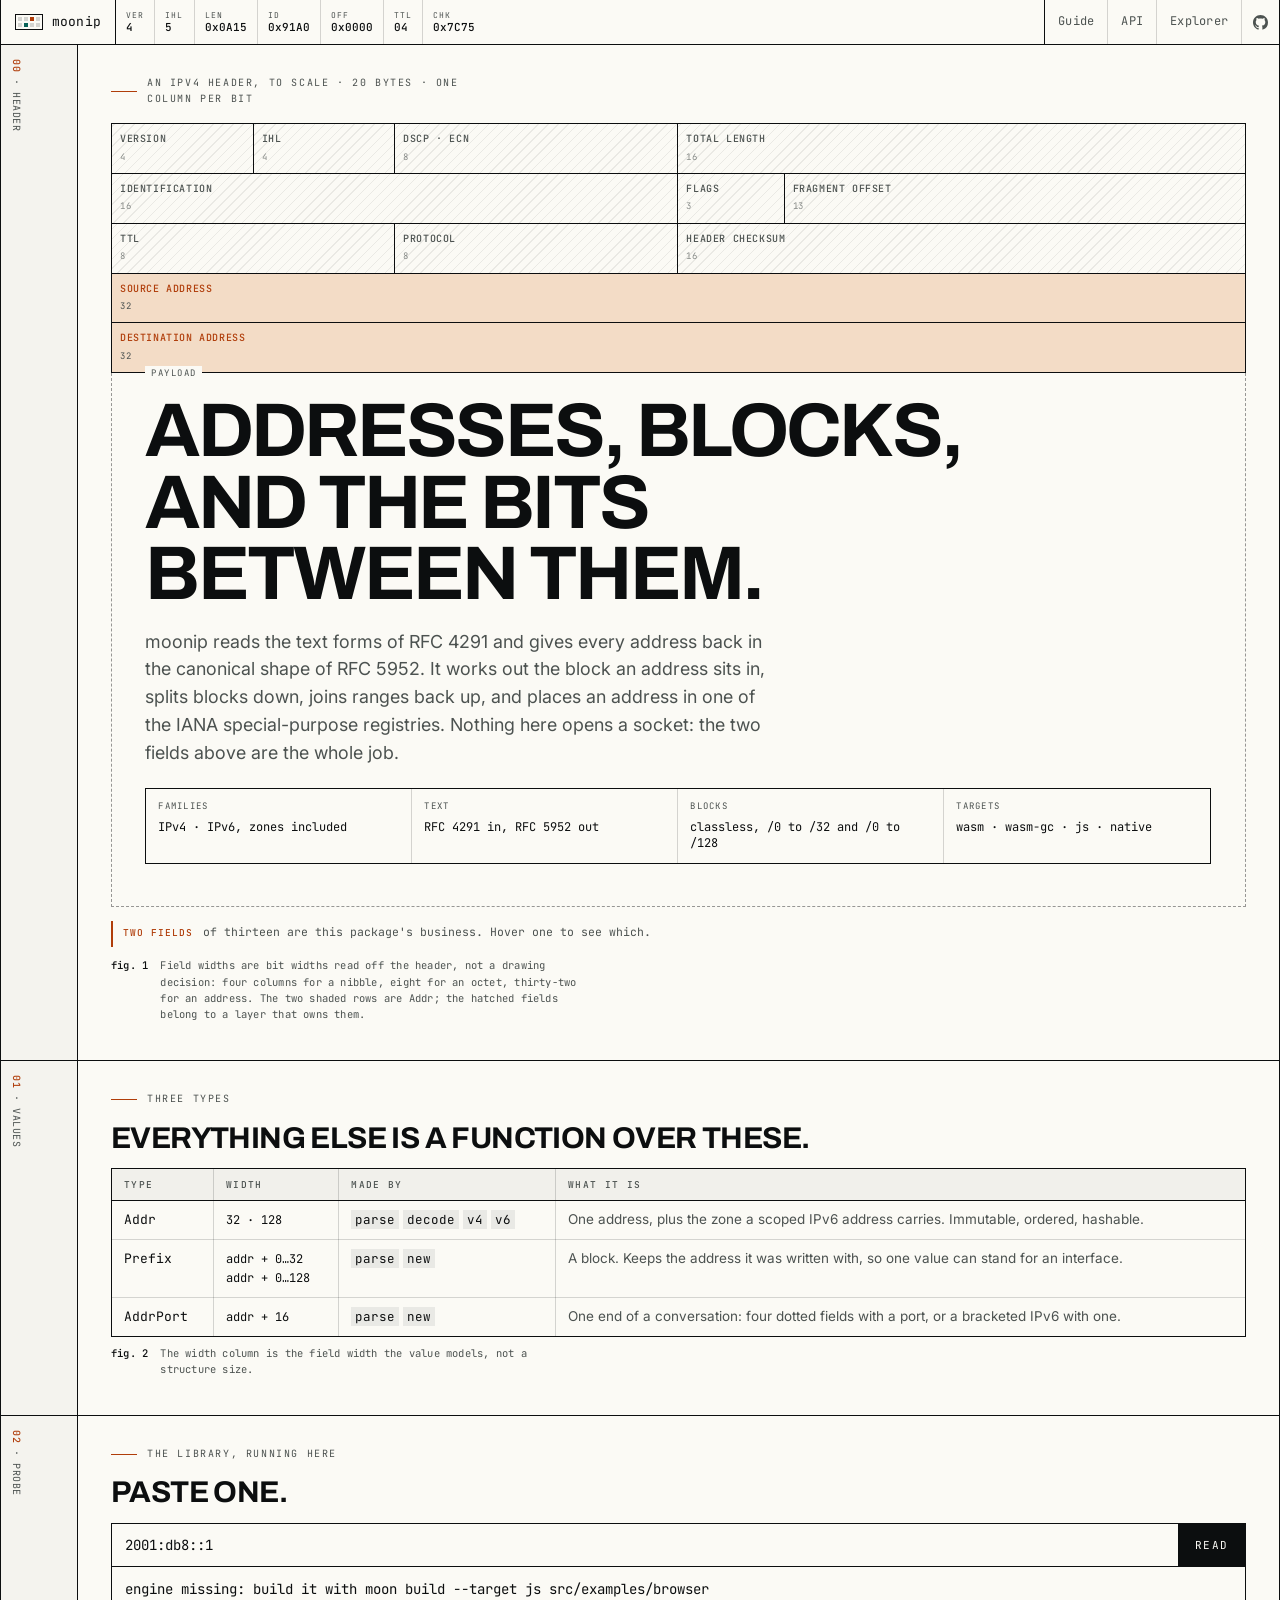
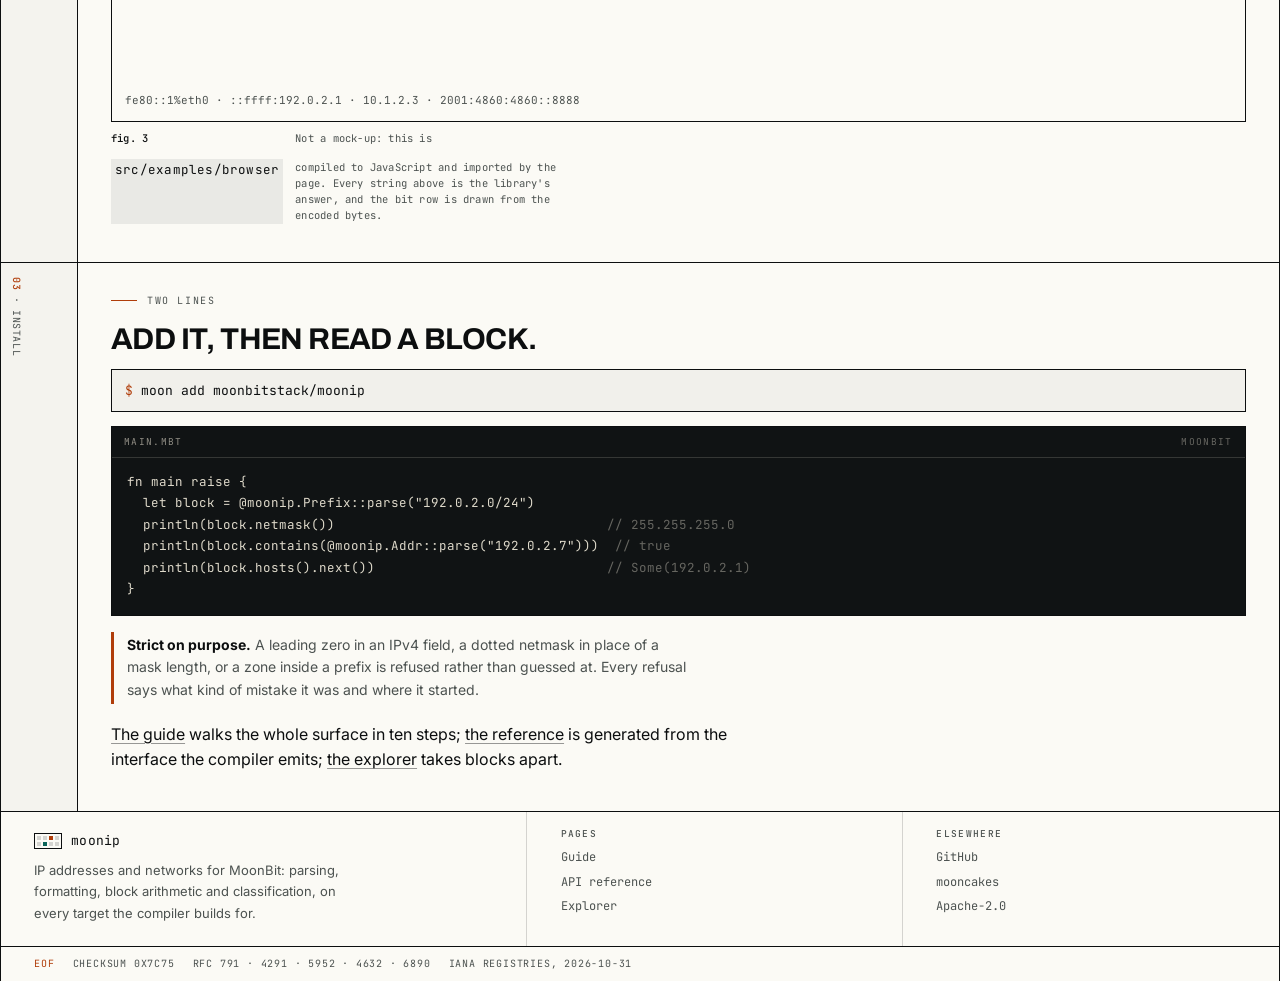
==== docs/index.html @ f485292d "docs(moonip): open the site with the header it is about. The first thing on the page is now an IPv4 " ====
<!doctype html>
<html lang="en">
<head>
<meta charset="utf-8">
<meta name="viewport" content="width=device-width, initial-scale=1">
<title>moonip — IP addresses and networks for MoonBit</title>
<meta name="description" content="IPv4 and IPv6 addresses, classless prefixes and the IANA special-purpose ranges, for MoonBit. Parsing, formatting, block arithmetic and classification, with no sockets.">
<meta name="theme-color" content="#e6e2d6" media="(prefers-color-scheme: light)">
<meta name="theme-color" content="#070809" media="(prefers-color-scheme: dark)">
<link rel="icon" href="./favicon.svg" type="image/svg+xml">
<link rel="preconnect" href="https://fonts.googleapis.com">
<link rel="preconnect" href="https://fonts.gstatic.com" crossorigin>
<link rel="stylesheet" href="https://fonts.googleapis.com/css2?family=Archivo:wght@600;700&family=Inter:wght@400;500;600&family=JetBrains+Mono:wght@400;500&display=swap">
<link rel="stylesheet" href="./assets/site.css">
<script type="module" src="./assets/scrollbar.js"></script>
</head>
<body>

<header class="hdr">
  <div class="hdr-in">
    <a class="brand" href="./"><span class="glyph"><i></i><i></i><i class="v4"></i><i></i><i></i><i class="v6"></i><i></i><i></i></span>moonip</a>
    <div class="pkt" aria-hidden="true">
      <div class="c"><i>ver</i><b>4</b></div>
      <div class="c"><i>ihl</i><b>5</b></div>
      <div class="c maybe"><i>len</i><b id="hdr-len">0x0000</b></div>
      <div class="c maybe"><i>id</i><b id="hdr-id">0x0000</b></div>
      <div class="c maybe"><i>off</i><b id="hdr-off">0x0000</b></div>
      <div class="c"><i>ttl</i><b id="hdr-ttl">08</b></div>
      <div class="c maybe"><i>chk</i><b id="hdr-chk">0x0000</b></div>
    </div>
    <nav class="nav">
      <a href="./guide.html">Guide</a>
      <a href="./api.html">API</a>
      <a href="./explorer.html">Explorer</a>
      <a class="gh" href="https://github.com/moonbitstack/moonip" aria-label="GitHub repository" title="GitHub">
        <svg viewBox="0 0 16 16" fill="currentColor" aria-hidden="true"><path d="M8 0C3.58 0 0 3.58 0 8c0 3.54 2.29 6.53 5.47 7.59.4.07.55-.17.55-.38 0-.19-.01-.82-.01-1.49-2.01.37-2.53-.49-2.69-.94-.09-.23-.48-.94-.82-1.13-.28-.15-.68-.52-.01-.53.63-.01 1.08.58 1.23.82.72 1.21 1.87.87 2.33.66.07-.52.28-.87.51-1.07-1.78-.2-3.64-.89-3.64-3.95 0-.87.31-1.59.82-2.15-.08-.2-.36-1.02.08-2.12 0 0 .67-.21 2.2.82.64-.18 1.32-.27 2-.27s1.36.09 2 .27c1.53-1.04 2.2-.82 2.2-.82.44 1.1.16 1.92.08 2.12.51.56.82 1.27.82 2.15 0 3.07-1.87 3.75-3.65 3.95.29.25.54.73.54 1.48 0 1.07-.01 1.93-.01 2.2 0 .21.15.46.55.38A8.01 8.01 0 0 0 16 8c0-4.42-3.58-8-8-8Z"/></svg>
      </a>
    </nav>
  </div>
</header>

<main class="frame">

  <section class="row" id="s00">
    <div class="rail"><span><b>00</b> · header</span></div>
    <div class="field">
      <p class="kicker">An IPv4 header, to scale · 20 bytes · one column per bit</p>

      <div class="hmap" id="hmap">
        <div class="hmap-row">
          <a class="hmap-f else" style="--w:4" href="./api.html#addr"
             data-what="version" data-why="4 or 6. This package speaks both, and never lets them meet in one value."><b>version</b><i>4</i></a>
          <a class="hmap-f else" style="--w:4" href="./api.html#refused"
             data-what="header length" data-why="Not a field this package reads. A stack computes it; a parser of text never sees it."><b>ihl</b><i>4</i></a>
          <a class="hmap-f else" style="--w:8" href="./api.html#refused"
             data-what="traffic class" data-why="DSCP and ECN: queueing policy, nothing an address value can say."><b>dscp · ecn</b><i>8</i></a>
          <a class="hmap-f else" style="--w:16" href="./api.html#refused"
             data-what="total length" data-why="Bytes in the datagram. The stack that assembled it owns this."><b>total length</b><i>16</i></a>
        </div>
        <div class="hmap-row">
          <a class="hmap-f else" style="--w:16" href="./api.html#refused"
             data-what="identification" data-why="Which datagram a fragment came from. Fragmentation is a stack's work."><b>identification</b><i>16</i></a>
          <a class="hmap-f else tiny" style="--w:3" href="./api.html#refused"
             data-what="flags" data-why="Don't-fragment, more-fragments. Also a stack's."><b>flags</b><i>3</i></a>
          <a class="hmap-f else" style="--w:13" href="./api.html#refused"
             data-what="fragment offset" data-why="Where a fragment starts, in eight-byte units. The strip above measures its own position the same way."><b>fragment offset</b><i>13</i></a>
        </div>
        <div class="hmap-row">
          <a class="hmap-f else" style="--w:8" href="./api.html#refused"
             data-what="time to live" data-why="Hops left. The number in the strip above counts sections left, the same idea."><b>ttl</b><i>8</i></a>
          <a class="hmap-f else" style="--w:8" href="./api.html#refused"
             data-what="protocol" data-why="What is inside. A socket layer reads it to pick a handler."><b>protocol</b><i>8</i></a>
          <a class="hmap-f else" style="--w:16" href="./api.html#refused"
             data-what="header checksum" data-why="Over the header only. The strip above computes one over this page's text, for the same reason."><b>header checksum</b><i>16</i></a>
        </div>
        <div class="hmap-row">
          <a class="hmap-f ours" style="--w:32" href="./api.html#addr"
             data-what="source address" data-why="Addr: parse, decode, encode, the eight predicates, next and prev."><b>source address</b><i>32</i></a>
        </div>
        <div class="hmap-row">
          <a class="hmap-f ours" style="--w:32" href="./api.html#prefix"
             data-what="destination address" data-why="Addr again, and the block it sits in: Prefix, contains, collapse."><b>destination address</b><i>32</i></a>
        </div>
      </div>

      <div class="payload">
        <h1 class="display">Addresses, blocks,<br>and the bits<br>between them.</h1>
        <p class="lede" style="margin-top:18px">moonip reads the text forms of RFC 4291 and gives every
        address back in the canonical shape of RFC 5952. It works out the block an address sits in, splits
        blocks down, joins ranges back up, and places an address in one of the IANA special-purpose
        registries. Nothing here opens a socket: the two fields above are the whole job.</p>

        <dl class="spec">
          <div><dt>families</dt><dd>IPv4 · IPv6, zones included</dd></div>
          <div><dt>text</dt><dd>RFC 4291 in, RFC 5952 out</dd></div>
          <div><dt>blocks</dt><dd>classless, /0 to /32 and /0 to /128</dd></div>
          <div><dt>targets</dt><dd>wasm · wasm-gc · js · native</dd></div>
        </dl>
      </div>

      <div class="hmap-out" id="hmap-out" aria-live="polite">
        <b>two fields</b><span>of thirteen are this package's business. Hover one to see which.</span>
      </div>

      <p class="figcap" style="margin-top:10px"><b>fig. 1</b> Field widths are bit widths read off the
      header, not a drawing decision: four columns for a nibble, eight for an octet, thirty-two for an
      address. The two shaded rows are Addr; the hatched fields belong to a layer that owns them.</p>
    </div>
  </section>

  <section class="row" id="s01">
    <div class="rail"><span><b>01</b> · values</span></div>
    <div class="field">
      <p class="kicker">three types</p>
      <h2 class="section" style="margin-bottom:16px">Everything else is a function over these.</h2>
      <div class="tbl-wrap">
        <table>
          <thead>
            <tr><th>type</th><th>width</th><th>made by</th><th>what it is</th></tr>
          </thead>
          <tbody>
            <tr>
              <td class="t">Addr</td>
              <td class="n">32 · 128</td>
              <td><code>parse</code> <code>decode</code> <code>v4</code> <code>v6</code></td>
              <td>One address, plus the zone a scoped IPv6 address carries. Immutable, ordered, hashable.</td>
            </tr>
            <tr>
              <td class="t">Prefix</td>
              <td class="n">addr + 0…32<br>addr + 0…128</td>
              <td><code>parse</code> <code>new</code></td>
              <td>A block. Keeps the address it was written with, so one value can stand for an interface.</td>
            </tr>
            <tr>
              <td class="t">AddrPort</td>
              <td class="n">addr + 16</td>
              <td><code>parse</code> <code>new</code></td>
              <td>One end of a conversation: four dotted fields with a port, or a bracketed IPv6 with one.</td>
            </tr>
          </tbody>
        </table>
      </div>
      <p class="figcap"><b>fig. 2</b> The width column is the field width the value models, not a
      structure size.</p>
    </div>
  </section>

  <section class="row" id="s02">
    <div class="rail"><span><b>02</b> · probe</span></div>
    <div class="field">
      <p class="kicker">the library, running here</p>
      <h2 class="section" style="margin-bottom:16px">Paste one.</h2>
      <div class="probe">
        <form class="probe-form" id="probe-form" autocomplete="off">
          <input id="probe-input" type="text" value="2001:db8::1" spellcheck="false" aria-label="address">
          <button type="submit">read</button>
        </form>
        <div class="probe-body">
          <div class="answer" id="probe-answer">…</div>
          <div class="tags" id="probe-tags"></div>
          <dl class="kv" id="probe-kv"></dl>
          <div class="bits" id="probe-bits" aria-hidden="true"></div>
          <p class="hint">fe80::1%eth0 · ::ffff:192.0.2.1 · 10.1.2.3 · 2001:4860:4860::8888</p>
        </div>
      </div>
      <p class="figcap"><b>fig. 3</b> Not a mock-up: this is <code>src/examples/browser</code> compiled to
      JavaScript and imported by the page. Every string above is the library's answer, and the bit row is
      drawn from the encoded bytes.</p>
    </div>
  </section>

  <section class="row" id="s03">
    <div class="rail"><span><b>03</b> · install</span></div>
    <div class="field">
      <p class="kicker">two lines</p>
      <h2 class="section" style="margin-bottom:16px">Add it, then read a block.</h2>
      <div class="sh">moon add moonbitstack/moonip</div>
      <div class="code" style="margin-top:14px">
        <div class="code-bar"><span>main.mbt</span><span class="r">moonbit</span></div>
        <pre><code>fn main raise {
  let block = @moonip.Prefix::parse("192.0.2.0/24")
  println(block.netmask())                                  <span class="cmt">// 255.255.255.0</span>
  println(block.contains(@moonip.Addr::parse("192.0.2.7")))  <span class="cmt">// true</span>
  println(block.hosts().next())                             <span class="cmt">// Some(192.0.2.1)</span>
}</code></pre>
      </div>
      <div class="note" style="margin-top:16px">
        <b>Strict on purpose.</b> A leading zero in an IPv4 field, a dotted netmask in place of a mask
        length, or a zone inside a prefix is refused rather than guessed at. Every refusal says what kind
        of mistake it was and where it started.
      </div>
      <p style="margin-top:18px"><a href="./guide.html">The guide</a> walks the whole surface in ten steps;
      <a href="./api.html">the reference</a> is generated from the interface the compiler emits;
      <a href="./explorer.html">the explorer</a> takes blocks apart.</p>
    </div>
  </section>

</main>

<footer class="foot">
  <div class="frame">
    <div class="foot-in">
      <div class="about">
        <a class="brand" href="./" style="border:0;padding:0"><span class="glyph"><i></i><i></i><i class="v4"></i><i></i><i></i><i class="v6"></i><i></i><i></i></span>moonip</a>
        <p>IP addresses and networks for MoonBit: parsing, formatting, block arithmetic and
        classification, on every target the compiler builds for.</p>
      </div>
      <div>
        <h4>pages</h4>
        <ul>
          <li><a href="./guide.html">Guide</a></li>
          <li><a href="./api.html">API reference</a></li>
          <li><a href="./explorer.html">Explorer</a></li>
        </ul>
      </div>
      <div>
        <h4>elsewhere</h4>
        <ul>
          <li><a href="https://github.com/moonbitstack/moonip">GitHub</a></li>
          <li><a href="https://mooncakes.io/docs/moonbitstack/moonip">mooncakes</a></li>
          <li><a href="https://github.com/moonbitstack/moonip/blob/master/LICENSE">Apache-2.0</a></li>
        </ul>
      </div>
    </div>
    <div class="trailer">
      <span class="eof">eof</span>
      <span>checksum 0x<span id="foot-chk">0000</span></span>
      <span>RFC 791 · 4291 · 5952 · 4632 · 6890</span>
      <span>IANA registries, 2026-10-31</span>
    </div>
  </div>
</footer>

<script type="module" src="./assets/site.js"></script>
</body>
</html>
---- docs/assets/site.css ----
/* moonip — the documentation is a wire diagram, not a landing page.
   A live IP header rides the top of the window, every section is a field in a
   register map with its own rail, and the bit grid is drawn the way RFC field
   diagrams are: bytes separated, groups outlined, the mask shown as a bracket.
   Two signal colours, used only for the two families. */

:root {
  --ground: #e6e2d6;
  --field: #fbfaf5;
  --panel: #101314;
  --panel-ink: #ded9ca;
  --ink: #0c0e0f;
  --ink-2: #4c5250;
  --rule: #0c0e0f;
  --rule-soft: color-mix(in srgb, var(--ink) 16%, transparent);
  --rule-mid: color-mix(in srgb, var(--ink) 42%, transparent);
  --v4: #b03d0a;
  --v4-soft: color-mix(in srgb, #d7711f 22%, var(--field));
  --v6: #0a6459;
  --v6-soft: color-mix(in srgb, #12857a 22%, var(--field));
  --mono: "JetBrains Mono", ui-monospace, SFMono-Regular, Menlo, Consolas, monospace;
  --sans: "Inter", ui-sans-serif, system-ui, -apple-system, "Segoe UI", sans-serif;
  --display: "Archivo", "Inter", ui-sans-serif, system-ui, sans-serif;
  --rail: clamp(40px, 6vw, 88px);
  --pad: clamp(16px, 2.6vw, 34px);
  --hdr: 44px;
  color-scheme: light dark;
}

@media (prefers-color-scheme: dark) {
  :root {
    --ground: #070809;
    --field: #0e1113;
    --panel: #151a1c;
    --panel-ink: #e2ddce;
    --ink: #e7e2d4;
    --ink-2: #9aa09c;
    --rule: color-mix(in srgb, var(--ink) 72%, transparent);
    --rule-soft: color-mix(in srgb, var(--ink) 15%, transparent);
    --rule-mid: color-mix(in srgb, var(--ink) 34%, transparent);
    --v4: #f0863a;
    --v4-soft: color-mix(in srgb, #f0863a 16%, var(--field));
    --v6: #3fc7b8;
    --v6-soft: color-mix(in srgb, #3fc7b8 16%, var(--field));
  }
}

*,
*::before,
*::after {
  box-sizing: border-box;
}

html {
  -webkit-text-size-adjust: 100%;
  scroll-behavior: smooth;
  background: var(--ground);
}

@media (prefers-reduced-motion: reduce) {
  html {
    scroll-behavior: auto;
  }

  *,
  *::before,
  *::after {
    animation-duration: 0.001ms !important;
    transition-duration: 0.001ms !important;
  }
}

body {
  margin: 0;
  background: var(--ground);
  color: var(--ink);
  font-family: var(--sans);
  font-size: 16px;
  line-height: 1.62;
  font-feature-settings: "kern" 1;
  -webkit-font-smoothing: antialiased;
}

html,
button,
input,
textarea,
select {
  font-variant-ligatures: no-contextual;
}

code,
kbd,
pre,
.mono {
  font-family: var(--mono);
  font-variant-ligatures: none;
}

a {
  color: inherit;
  text-decoration-color: var(--rule-mid);
  text-decoration-thickness: 1px;
  text-underline-offset: 3px;
}

a:hover {
  text-decoration-color: var(--v4);
}

::selection {
  background: color-mix(in srgb, var(--v4) 30%, transparent);
}

/* ---------- frame ---------- */

.frame {
  max-width: 1280px;
  margin: 0 auto;
  border-left: 1px solid var(--rule);
  border-right: 1px solid var(--rule);
  background: var(--field);
}

@media (width <= 1080px) {
  .frame {
    border-left: 0;
    border-right: 0;
  }
}

/* ---------- the header is a header ---------- */

.hdr {
  position: sticky;
  top: 0;
  z-index: 30;
  background: var(--ground);
  border-bottom: 1px solid var(--rule);
}

.hdr-in {
  max-width: 1280px;
  margin: 0 auto;
  height: var(--hdr);
  display: flex;
  align-items: stretch;
  border-left: 1px solid var(--rule);
  border-right: 1px solid var(--rule);
  background: var(--field);
}

@media (width <= 1080px) {
  .hdr-in {
    border-left: 0;
    border-right: 0;
  }
}

.brand {
  display: flex;
  align-items: center;
  gap: 9px;
  padding: 0 14px;
  border-right: 1px solid var(--rule);
  font-family: var(--mono);
  font-size: 13px;
  letter-spacing: 0.01em;
  text-decoration: none;
  flex: none;
}

.glyph {
  display: grid;
  grid-template-columns: repeat(4, 4px);
  grid-auto-rows: 4px;
  gap: 2px;
  padding: 2px;
  border: 1px solid var(--rule);
}

.glyph i {
  display: block;
  background: var(--rule-soft);
}

.glyph i.v4 {
  background: var(--v4);
}

.glyph i.v6 {
  background: var(--v6);
}

.pkt {
  display: flex;
  min-width: 0;
  overflow: hidden;
}

.pkt .c {
  display: flex;
  flex-direction: column;
  justify-content: center;
  gap: 3px;
  padding: 0 10px;
  border-right: 1px solid var(--rule-soft);
  min-width: 0;
}

.pkt .c:last-child {
  border-right: 0;
}

.pkt .c i {
  font-family: var(--mono);
  font-style: normal;
  font-size: 8px;
  line-height: 1;
  letter-spacing: 0.14em;
  text-transform: uppercase;
  color: var(--ink-2);
  white-space: nowrap;
}

.pkt .c b {
  font-family: var(--mono);
  font-weight: 500;
  font-size: 11px;
  line-height: 1;
  white-space: nowrap;
}

@media (width <= 1120px) {
  .pkt .c.maybe {
    display: none;
  }
}

@media (width <= 860px) {
  .pkt {
    display: none;
  }
}

nav.nav {
  margin-left: auto;
  display: flex;
  align-items: stretch;
  border-left: 1px solid var(--rule);
}

nav.nav a {
  display: flex;
  align-items: center;
  padding: 0 13px;
  border-right: 1px solid var(--rule-soft);
  font-family: var(--mono);
  font-size: 12px;
  letter-spacing: 0.02em;
  text-decoration: none;
  color: var(--ink-2);
  white-space: nowrap;
}

nav.nav a:hover {
  color: var(--ink);
  background: color-mix(in srgb, var(--ink) 6%, transparent);
}

nav.nav a.on {
  color: var(--field);
  background: var(--ink);
}

nav.nav a.gh {
  padding: 0 11px;
  border-right: 0;
}

nav.nav svg {
  width: 15px;
  height: 15px;
  display: block;
}

@media (width <= 560px) {
  nav.nav a {
    padding: 0 9px;
    font-size: 11.5px;
  }

  nav.nav a.gh {
    display: none;
  }
}

/* ---------- sections are fields ---------- */

.row {
  display: grid;
  grid-template-columns: var(--rail) minmax(0, 1fr);
  border-top: 1px solid var(--rule);
}

.row:first-child {
  border-top: 0;
}

.rail {
  border-right: 1px solid var(--rule);
  padding: 14px 0;
  position: relative;
  background: color-mix(in srgb, var(--ink) 3%, var(--field));
}

.rail span {
  position: sticky;
  top: calc(var(--hdr) + 14px);
  display: block;
  padding: 0 8px;
  font-family: var(--mono);
  font-size: 10px;
  line-height: 1.5;
  letter-spacing: 0.06em;
  text-transform: uppercase;
  color: var(--ink-2);
  writing-mode: vertical-rl;
  height: max-content;
}

.rail span b {
  color: var(--v4);
  font-weight: 500;
}

.field {
  padding: 30px var(--pad) 38px;
  min-width: 0;
}

.field > :first-child {
  margin-top: 0;
}

@media (width <= 860px) {
  :root {
    --rail: 30px;
  }

  .rail span {
    font-size: 9px;
    padding: 0 5px;
  }

  .field {
    padding: 22px 16px 28px;
  }
}

/* ---------- type ---------- */

h1,
h2,
h3,
h4 {
  font-family: var(--display);
  font-weight: 700;
  letter-spacing: -0.03em;
  line-height: 0.94;
  margin: 0;
  text-wrap: balance;
}

.display {
  font-size: clamp(34px, 6.4vw, 76px);
  text-transform: uppercase;
  letter-spacing: -0.035em;
}

h2.section {
  font-size: clamp(21px, 2.5vw, 30px);
  text-transform: uppercase;
  letter-spacing: -0.02em;
}

h3 {
  font-size: 17px;
  letter-spacing: -0.01em;
  line-height: 1.2;
}

p {
  margin: 0 0 1em;
  max-width: 66ch;
}

p:last-child {
  margin-bottom: 0;
}

.lede {
  font-size: clamp(15.5px, 1.4vw, 18px);
  line-height: 1.55;
  color: var(--ink-2);
  max-width: 58ch;
}

strong {
  font-weight: 600;
  color: var(--ink);
}

.label {
  font-family: var(--mono);
  font-size: 10px;
  letter-spacing: 0.16em;
  text-transform: uppercase;
  color: var(--ink-2);
}

.label b {
  color: var(--ink);
  font-weight: 500;
}

.kicker {
  display: flex;
  align-items: center;
  gap: 10px;
  margin-bottom: 16px;
  font-family: var(--mono);
  font-size: 10px;
  letter-spacing: 0.16em;
  text-transform: uppercase;
  color: var(--ink-2);
}

.kicker::before {
  content: "";
  width: 26px;
  height: 1px;
  background: var(--v4);
  flex: none;
}

/* ---------- the bit grid ---------- */

.wire {
  border: 1px solid var(--rule);
  background: var(--field);
  margin: 0;
}

.wire-head {
  display: flex;
  flex-wrap: wrap;
  align-items: baseline;
  gap: 6px 16px;
  padding: 8px 10px;
  border-bottom: 1px solid var(--rule);
  font-family: var(--mono);
  font-size: 11.5px;
}

.wire-head .addr {
  font-weight: 500;
}

.wire-head .meta {
  margin-left: auto;
  font-size: 10px;
  letter-spacing: 0.1em;
  text-transform: uppercase;
  color: var(--ink-2);
}

.bits {
  display: grid;
  grid-template-columns: repeat(32, minmax(0, 1fr));
  padding: 10px;
}

.bits .b {
  height: 25px;
  display: grid;
  place-items: center;
  font-family: var(--mono);
  font-size: 10px;
  color: var(--rule-mid);
  border-right: 1px solid var(--rule-soft);
  border-bottom: 1px solid var(--rule-soft);
  background: transparent;
}

.bits .b:nth-child(8n) {
  border-right-color: var(--rule-mid);
}

.bits .b:nth-child(16n) {
  border-right-color: var(--rule);
}

.bits .b:nth-child(32n) {
  border-right: 0;
}

.bits .b.one {
  color: var(--ink);
  font-weight: 500;
}

.bits .b.v4.one {
  background: var(--v4-soft);
  color: var(--v4);
}

.bits .b.v6.one {
  background: var(--v6-soft);
  color: var(--v6);
}

/* Host bits are the same bits, one mask quieter. */
.bits .b.host.one {
  background: color-mix(in srgb, var(--ink) 7%, transparent);
  color: var(--ink-2);
}

.bits.sixteen {
  grid-template-columns: repeat(16, minmax(0, 1fr));
}

.bits.sixteen .b:nth-child(16n) {
  border-right: 0;
}

.wire-foot {
  display: flex;
  flex-wrap: wrap;
  gap: 6px 20px;
  padding: 8px 10px;
  border-top: 1px solid var(--rule);
  font-family: var(--mono);
  font-size: 11px;
  color: var(--ink-2);
}

.wire-foot b {
  color: var(--ink);
  font-weight: 500;
}

.wire-foot .m {
  color: var(--v4);
  margin-left: auto;
}

@media (width <= 760px) {
  .bits {
    grid-template-columns: repeat(16, minmax(0, 1fr));
  }

  .bits .b {
    height: 20px;
    font-size: 0;
  }

  .bits .b.one::after {
    content: "";
    width: 3px;
    height: 3px;
    background: currentColor;
    border-radius: 50%;
  }

  .bits .b:nth-child(16n) {
    border-right: 0;
  }
}

/* ---------- encapsulation ---------- */

.encap {
  display: flex;
  border: 1px solid var(--rule);
  font-family: var(--mono);
  font-size: 11px;
  overflow-x: auto;
}

.encap > div {
  padding: 10px 10px 12px;
  border-right: 1px solid var(--rule);
  min-width: 96px;
  flex: 0 0 auto;
}

.encap > div:last-child {
  border-right: 0;
  flex: 1 1 auto;
  min-width: 90px;
}

.encap b {
  display: block;
  font-weight: 500;
  font-size: 12px;
  white-space: nowrap;
  overflow: hidden;
  text-overflow: ellipsis;
}

.encap span {
  color: var(--ink-2);
  font-size: 10px;
  letter-spacing: 0.06em;
  text-transform: uppercase;
}

.encap .here {
  background: var(--v4-soft);
}

.encap .here b {
  color: var(--v4);
}

.encap .above,
.encap .below {
  background: repeating-linear-gradient(
    -45deg,
    transparent 0 5px,
    color-mix(in srgb, var(--ink) 7%, transparent) 5px 6px
  );
  color: var(--ink-2);
}

/* ---------- tables ---------- */

.tbl-wrap {
  border: 1px solid var(--rule);
  overflow-x: auto;
}

/* A data table narrower than this would break every cell onto its own line, so it
   scrolls in its own box instead of squeezing. */
.tbl-wrap table {
  min-width: 560px;
}

table {
  border-collapse: collapse;
  width: 100%;
  font-size: 13.5px;
}

th,
td {
  text-align: left;
  padding: 8px 12px;
  border-bottom: 1px solid var(--rule-soft);
  border-right: 1px solid var(--rule-soft);
  vertical-align: baseline;
}

th:last-child,
td:last-child {
  border-right: 0;
}

tr:last-child td {
  border-bottom: 0;
}

th {
  font-family: var(--mono);
  font-size: 9.5px;
  letter-spacing: 0.14em;
  text-transform: uppercase;
  color: var(--ink-2);
  font-weight: 500;
  white-space: nowrap;
  background: color-mix(in srgb, var(--ink) 4%, transparent);
  border-bottom-color: var(--rule);
}

td {
  color: var(--ink-2);
}

td:first-child {
  color: var(--ink);
}

td.t {
  font-family: var(--mono);
  font-size: 13px;
  color: var(--ink);
  white-space: nowrap;
}

td.n {
  font-family: var(--mono);
  font-size: 12px;
  white-space: nowrap;
  color: var(--ink);
}

td code,
p code,
li code,
dd code {
  font-size: 12.5px;
  background: color-mix(in srgb, var(--ink) 7%, transparent);
  padding: 1px 4px;
  color: var(--ink);
  overflow-wrap: anywhere;
}

/* ---------- code ---------- */

.code {
  position: relative;
  background: var(--panel);
  color: var(--panel-ink);
  border: 1px solid var(--rule);
  overflow: hidden;
}

.code-bar {
  display: flex;
  align-items: center;
  gap: 10px;
  padding: 7px 12px;
  border-bottom: 1px solid color-mix(in srgb, var(--panel-ink) 18%, transparent);
  font-family: var(--mono);
  font-size: 9.5px;
  letter-spacing: 0.14em;
  text-transform: uppercase;
  color: color-mix(in srgb, var(--panel-ink) 62%, transparent);
}

.code-bar .r {
  margin-left: auto;
  color: color-mix(in srgb, var(--panel-ink) 42%, transparent);
}

pre {
  margin: 0;
  padding: 13px 15px 15px;
  overflow-x: auto;
  font-size: 12.5px;
  line-height: 1.72;
  tab-size: 2;
}

.code pre {
  color: var(--panel-ink);
}

pre code {
  background: none;
  padding: 0;
  border: 0;
  color: inherit;
  font-size: inherit;
}

.cmt {
  color: color-mix(in srgb, var(--panel-ink) 42%, transparent);
}

.kw {
  color: color-mix(in srgb, var(--v4) 88%, white);
}

.str {
  color: color-mix(in srgb, var(--v6) 82%, white);
}

/* A shell line standing alone, outside a panel. */
.sh {
  border: 1px solid var(--rule);
  background: color-mix(in srgb, var(--ink) 4%, transparent);
  padding: 10px 13px;
  font-family: var(--mono);
  font-size: 13px;
  overflow-x: auto;
}

.sh::before {
  content: "$ ";
  color: var(--v4);
}

/* ---------- output ---------- */

.out {
  border: 1px solid var(--rule);
  border-left: 3px solid var(--v4);
  background: color-mix(in srgb, var(--ink) 3%, transparent);
  padding: 10px 13px;
  font-family: var(--mono);
  font-size: 12px;
  line-height: 1.7;
  color: var(--ink-2);
  white-space: pre-wrap;
  overflow-wrap: anywhere;
}

.out .what {
  display: block;
  font-size: 9.5px;
  letter-spacing: 0.14em;
  text-transform: uppercase;
  color: var(--ink-2);
  opacity: 0.75;
  margin-bottom: 4px;
}

/* ---------- notes ---------- */

.note {
  border-left: 3px solid var(--v4);
  padding: 2px 0 2px 13px;
  color: var(--ink-2);
  font-size: 14px;
  max-width: 64ch;
}

.note.v6 {
  border-left-color: var(--v6);
}

.note b {
  color: var(--ink);
}

/* ---------- probe ---------- */

.probe {
  border: 1px solid var(--rule);
  background: var(--field);
}

.probe-form {
  display: flex;
  border-bottom: 1px solid var(--rule);
}

.probe-form input {
  flex: 1;
  min-width: 0;
  border: 0;
  background: transparent;
  color: var(--ink);
  font-family: var(--mono);
  font-size: 14px;
  padding: 12px 13px;
}

.probe-form input:focus {
  outline: 2px solid var(--v4);
  outline-offset: -2px;
}

.probe-form button {
  border: 0;
  border-left: 1px solid var(--rule);
  background: var(--ink);
  color: var(--field);
  font-family: var(--mono);
  font-size: 11px;
  letter-spacing: 0.14em;
  text-transform: uppercase;
  padding: 0 16px;
  cursor: pointer;
}

.probe-form button:hover {
  background: var(--v4);
}

.probe-body {
  padding: 12px 13px;
  display: grid;
  gap: 12px;
}

.hint {
  font-family: var(--mono);
  font-size: 11px;
  color: var(--ink-2);
  margin: 0;
}

.answer {
  font-family: var(--mono);
  font-size: 14px;
  line-height: 1.5;
  overflow-wrap: anywhere;
}

.kv {
  display: grid;
  grid-template-columns: 74px minmax(0, 1fr);
  gap: 2px 12px;
  font-family: var(--mono);
  font-size: 12px;
}

.kv dt {
  color: var(--ink-2);
  font-size: 9.5px;
  letter-spacing: 0.1em;
  text-transform: uppercase;
  padding-top: 2px;
}

.kv dd {
  margin: 0;
  overflow-wrap: anywhere;
}

.tags {
  display: flex;
  flex-wrap: wrap;
  gap: 5px;
}

.tag {
  font-family: var(--mono);
  font-size: 10px;
  letter-spacing: 0.08em;
  text-transform: uppercase;
  padding: 2px 7px;
  border: 1px solid var(--rule-mid);
  color: var(--ink-2);
}

.tag.v4 {
  border-color: var(--v4);
  color: var(--v4);
}

.tag.v6 {
  border-color: var(--v6);
  color: var(--v6);
}

/* ---------- lists of blocks ---------- */

.blocks {
  display: grid;
  font-family: var(--mono);
  font-size: 12.5px;
  border: 1px solid var(--rule);
  max-height: 320px;
  overflow-y: auto;
}

.blocks .r {
  display: flex;
  gap: 12px;
  padding: 4px 9px;
  border-bottom: 1px solid var(--rule-soft);
}

.blocks .r:last-child {
  border-bottom: 0;
}

.blocks .r:nth-child(even) {
  background: color-mix(in srgb, var(--ink) 3%, transparent);
}

.blocks .r .i {
  color: var(--ink-2);
  font-size: 10px;
  min-width: 2.4em;
  padding-top: 1px;
}

/* ---------- guide ---------- */

.step {
  border-top: 1px solid var(--rule);
  padding: 26px 0 30px;
  scroll-margin-top: calc(var(--hdr) + 12px);
}

.step:first-of-type {
  border-top: 0;
  padding-top: 0;
}

.step .n {
  font-family: var(--mono);
  font-size: 10px;
  letter-spacing: 0.16em;
  color: var(--v4);
  margin-bottom: 8px;
}

.step h2 {
  font-size: clamp(19px, 2.2vw, 25px);
  margin-bottom: 10px;
  text-transform: none;
  letter-spacing: -0.015em;
}

.step > * + * {
  margin-top: 14px;
}

.guide-nav {
  display: grid;
  grid-template-columns: repeat(auto-fill, minmax(180px, 1fr));
  border: 1px solid var(--rule);
  margin-bottom: 30px;
}

.guide-nav a {
  display: flex;
  gap: 9px;
  align-items: baseline;
  padding: 7px 10px;
  border-right: 1px solid var(--rule-soft);
  border-bottom: 1px solid var(--rule-soft);
  font-family: var(--mono);
  font-size: 11.5px;
  text-decoration: none;
  color: var(--ink-2);
}

.guide-nav a:hover {
  color: var(--ink);
  background: color-mix(in srgb, var(--ink) 5%, transparent);
}

.guide-nav a b {
  color: var(--ink-2);
  font-weight: 400;
  font-size: 9.5px;
}

/* ---------- reference ---------- */

.ref-head {
  display: flex;
  flex-wrap: wrap;
  align-items: baseline;
  gap: 8px 14px;
  border-bottom: 1px solid var(--rule);
  padding-bottom: 7px;
  margin: 34px 0 4px;
  scroll-margin-top: calc(var(--hdr) + 12px);
}

.ref-head h2 {
  font-size: 19px;
  text-transform: none;
  letter-spacing: -0.01em;
}

.ref-head .no {
  font-family: var(--mono);
  font-size: 10px;
  color: var(--ink-2);
}

.ref-head .of {
  margin-left: auto;
  font-family: var(--mono);
  font-size: 10px;
  letter-spacing: 0.1em;
  text-transform: uppercase;
  color: var(--ink-2);
}

.group-desc {
  color: var(--ink-2);
  font-size: 13.5px;
  margin: 10px 0 4px;
}

.item {
  padding: 9px 0;
  border-bottom: 1px solid var(--rule-soft);
}

.item:last-child {
  border-bottom: 0;
}

.sig {
  margin: 0;
  padding: 0;
  font-family: var(--mono);
  font-size: 12.5px;
  line-height: 1.6;
  white-space: pre-wrap;
  overflow-wrap: anywhere;
  color: var(--ink);
}

.item-doc {
  margin: 3px 0 0;
  font-size: 13px;
  color: var(--ink-2);
  max-width: 76ch;
}

.type-body {
  margin: 5px 0 0;
  font-family: var(--mono);
  font-size: 11.5px;
  color: var(--ink-2);
  white-space: pre;
  overflow-x: auto;
  padding: 6px 8px;
  border-left: 2px solid var(--rule-soft);
}

.filter {
  display: flex;
  align-items: stretch;
  border: 1px solid var(--rule);
  margin-bottom: 6px;
}

.filter input {
  flex: 1;
  min-width: 0;
  border: 0;
  background: transparent;
  color: var(--ink);
  font-family: var(--mono);
  font-size: 12.5px;
  padding: 8px 10px;
}

.filter input:focus {
  outline: 2px solid var(--v4);
  outline-offset: -2px;
}

.filter span {
  display: flex;
  align-items: center;
  padding: 0 10px;
  border-left: 1px solid var(--rule-soft);
  font-family: var(--mono);
  font-size: 10px;
  color: var(--ink-2);
  white-space: nowrap;
}

.hidden {
  display: none;
}

/* ---------- footer is a trailer ---------- */

.foot {
  border-top: 1px solid var(--rule);
  background: color-mix(in srgb, var(--ink) 4%, var(--field));
}

.foot-in {
  display: grid;
  grid-template-columns: minmax(0, 1.4fr) repeat(2, minmax(0, 1fr));
}

.foot-in > div {
  padding: 18px var(--pad) 22px;
  border-right: 1px solid var(--rule-soft);
}

.foot-in > div:last-child {
  border-right: 0;
}

footer h4 {
  font-family: var(--mono);
  font-size: 9.5px;
  letter-spacing: 0.14em;
  text-transform: uppercase;
  color: var(--ink-2);
  font-weight: 500;
  margin-bottom: 9px;
}

footer ul {
  list-style: none;
  margin: 0;
  padding: 0;
  display: grid;
  gap: 5px;
  font-family: var(--mono);
  font-size: 12px;
}

footer ul a {
  color: var(--ink-2);
  text-decoration: none;
}

footer ul a:hover {
  color: var(--ink);
}

.foot .about p {
  font-size: 13px;
  color: var(--ink-2);
  margin: 9px 0 0;
  max-width: 40ch;
}

.trailer {
  border-top: 1px solid var(--rule);
  display: flex;
  flex-wrap: wrap;
  gap: 6px 18px;
  padding: 9px var(--pad);
  font-family: var(--mono);
  font-size: 10px;
  letter-spacing: 0.08em;
  text-transform: uppercase;
  color: var(--ink-2);
}

.trailer .eof {
  color: var(--v4);
}

/* ---------- scrollbars ---------- */

@supports selector(::-webkit-scrollbar) {
  html::-webkit-scrollbar {
    width: 16px;
    height: 16px;
  }

  html::-webkit-scrollbar-track {
    background: var(--ground);
    border-left: 1px solid var(--rule-soft);
  }

  /* The thumb is a frame marker on the wire: a filled block inset by the ground,
     so the position reads as a packet travelling down the page. */
  html::-webkit-scrollbar-thumb {
    background: var(--ink);
    border: 4px solid var(--ground);
    border-top-width: 5px;
    border-bottom-width: 5px;
  }

  html.at-top::-webkit-scrollbar-thumb {
    background: color-mix(in srgb, var(--ink) 20%, transparent);
  }

  .blocks::-webkit-scrollbar,
  pre::-webkit-scrollbar,
  .tbl-wrap::-webkit-scrollbar,
  .encap::-webkit-scrollbar,
  .type-body::-webkit-scrollbar,
  .sh::-webkit-scrollbar {
    width: 10px;
    height: 10px;
  }

  .blocks::-webkit-scrollbar-track,
  pre::-webkit-scrollbar-track,
  .tbl-wrap::-webkit-scrollbar-track,
  .encap::-webkit-scrollbar-track,
  .type-body::-webkit-scrollbar-track,
  .sh::-webkit-scrollbar-track {
    background: transparent;
  }

  .blocks::-webkit-scrollbar-thumb,
  pre::-webkit-scrollbar-thumb,
  .tbl-wrap::-webkit-scrollbar-thumb,
  .encap::-webkit-scrollbar-thumb,
  .type-body::-webkit-scrollbar-thumb,
  .sh::-webkit-scrollbar-thumb {
    background: color-mix(in srgb, var(--ink) 26%, transparent);
    border: 2px solid transparent;
    background-clip: content-box;
  }

  .blocks:hover::-webkit-scrollbar-thumb,
  pre:hover::-webkit-scrollbar-thumb,
  .tbl-wrap:hover::-webkit-scrollbar-thumb,
  .encap:hover::-webkit-scrollbar-thumb,
  .type-body:hover::-webkit-scrollbar-thumb,
  .sh:hover::-webkit-scrollbar-thumb {
    background: color-mix(in srgb, var(--ink) 55%, transparent);
    background-clip: content-box;
  }
}

@supports not selector(::-webkit-scrollbar) {
  html {
    scrollbar-width: auto;
    scrollbar-color: var(--ink) var(--ground);
  }

  html.at-top {
    scrollbar-color: color-mix(in srgb, var(--ink) 24%, transparent) var(--ground);
  }

  pre,
  .blocks,
  .tbl-wrap,
  .encap,
  .type-body,
  .sh {
    scrollbar-width: thin;
    scrollbar-color: color-mix(in srgb, var(--ink) 30%, transparent) transparent;
  }
}

/* ---------- narrow ---------- */

@media (width <= 620px) {
  .display {
    font-size: clamp(28px, 9vw, 44px);
  }

  .foot-in {
    grid-template-columns: minmax(0, 1fr);
  }

  .foot-in > div {
    border-right: 0;
    border-bottom: 1px solid var(--rule-soft);
  }
}

@media print {
  .hdr,
  .rail,
  nav.nav,
  .probe,
  .foot {
    display: none;
  }

  .frame {
    border: 0;
  }

  body {
    background: #fff;
    color: #000;
  }
}

/* ---------- spec strip: four facts, drawn like the fields they are ---------- */

.spec {
  display: grid;
  grid-template-columns: repeat(4, minmax(0, 1fr));
  border: 1px solid var(--rule);
  margin-top: 22px;
}

.spec > div {
  padding: 10px 12px 12px;
  border-right: 1px solid var(--rule-soft);
  min-width: 0;
}

.spec > div:last-child {
  border-right: 0;
}

.spec dt {
  font-family: var(--mono);
  font-size: 9px;
  letter-spacing: 0.14em;
  text-transform: uppercase;
  color: var(--ink-2);
  margin-bottom: 5px;
}

.spec dd {
  margin: 0;
  font-family: var(--mono);
  font-size: 12px;
  line-height: 1.35;
  color: var(--ink);
  overflow-wrap: anywhere;
}

@media (width <= 900px) {
  .spec {
    grid-template-columns: repeat(2, minmax(0, 1fr));
  }

  .spec > div:nth-child(2n) {
    border-right: 0;
  }

  .spec > div:nth-child(-n + 2) {
    border-bottom: 1px solid var(--rule-soft);
  }
}

/* ---------- a caption under a diagram ---------- */

.figcap {
  display: grid;
  grid-template-columns: auto minmax(0, 1fr);
  gap: 12px;
  font-family: var(--mono);
  font-size: 10.5px;
  letter-spacing: 0.02em;
  line-height: 1.55;
  color: var(--ink-2);
  margin-top: 8px;
  max-width: 78ch;
}

.figcap b {
  white-space: nowrap;
}

.figcap b {
  color: var(--ink);
  font-weight: 500;
}

/* ---------- signature tokens ----------
   A signature is read on the page, not in a dark panel, so it gets its own
   colours rather than borrowing the code block's. */

.sig .k {
  font-style: normal;
  color: var(--ink-2);
}

.sig .ty {
  font-style: normal;
  color: var(--ink);
}

.sig .op {
  font-style: normal;
  color: var(--v4);
}

/* ---------- the header map ----------
   The opening diagram is an IPv4 header drawn to scale: one column per bit, a cube
   per field, the width of the field as its span. Two fields are this package's
   business; the rest are struck through as somebody else's. It doubles as the
   table of contents for the reference. */

.hmap {
  border: 1px solid var(--rule);
  border-bottom: 0;
  background: var(--field);
}

.hmap-row {
  display: grid;
  grid-template-columns: repeat(32, minmax(0, 1fr));
  border-bottom: 1px solid var(--rule);
}

.hmap-f {
  grid-column: span var(--w, 8);
  padding: 7px 8px 9px;
  border-right: 1px solid var(--rule);
  min-width: 0;
  display: block;
  text-decoration: none;
  color: inherit;
  position: relative;
  transition: background 120ms ease;
}

.hmap-f:last-child {
  border-right: 0;
}

.hmap-f b {
  display: block;
  font-family: var(--mono);
  font-size: 10px;
  font-weight: 500;
  letter-spacing: 0.06em;
  text-transform: uppercase;
  white-space: nowrap;
  overflow: hidden;
  text-overflow: ellipsis;
  color: var(--ink);
}

.hmap-f i {
  display: block;
  font-style: normal;
  font-family: var(--mono);
  font-size: 9px;
  letter-spacing: 0.06em;
  color: var(--ink-2);
  margin-top: 2px;
  white-space: nowrap;
}

/* Everything the parser does not touch is hatched out, the way a datasheet marks
   a field that is reserved, so the eye finds the two rows that matter without
   reading a word. */
.hmap-f.else {
  background: repeating-linear-gradient(
    -45deg,
    transparent 0 6px,
    color-mix(in srgb, var(--ink) 7%, transparent) 6px 7px
  );
}

.hmap-f.else b {
  color: var(--ink-2);
}

.hmap-f.else i {
  opacity: 0.65;
}

.hmap-f.ours {
  background: var(--v4-soft);
}

.hmap-f.ours b {
  color: var(--v4);
}

.hmap-f:hover,
.hmap-f:focus-visible {
  background: color-mix(in srgb, var(--v4) 14%, var(--field));
  outline: 0;
}

.hmap-f.else:hover {
  background: color-mix(in srgb, var(--v4) 12%, var(--field));
}

.hmap-out {
  display: flex;
  flex-wrap: wrap;
  gap: 4px 10px;
  align-items: baseline;
  margin-top: 14px;
  border-left: 2px solid var(--v4);
  padding: 2px 0 2px 10px;
  font-family: var(--mono);
  font-size: 11.5px;
  line-height: 1.5;
  color: var(--ink-2);
  min-height: 26px;
  max-width: 82ch;
}

.hmap-out b {
  color: var(--v4);
  font-weight: 500;
  text-transform: uppercase;
  letter-spacing: 0.1em;
  font-size: 9.5px;
}

.hmap-out .api {
  color: var(--ink);
}

/* ---------- the payload ---------- */

.payload {
  border: 1px dashed var(--rule-mid);
  border-top: 0;
  padding: 22px var(--pad) 26px;
  position: relative;
}

.payload::before {
  content: "payload";
  position: absolute;
  top: -7px;
  left: var(--pad);
  padding: 0 6px;
  background: var(--field);
  font-family: var(--mono);
  font-size: 9px;
  letter-spacing: 0.16em;
  text-transform: uppercase;
  color: var(--ink-2);
}

@media (width <= 760px) {
  .hmap-f {
    padding: 6px 3px 8px;
  }

  .hmap-f b {
    font-size: 7.5px;
    letter-spacing: -0.01em;
  }

  .hmap-f i {
    display: none;
  }

  /* Three bits is narrower than the word "flags". */
  .hmap-f.tiny b {
    display: none;
  }

  .hmap-f.ours b {
    font-size: 8.5px;
    letter-spacing: 0.04em;
  }

  .payload {
    padding: 18px 14px 20px;
  }

  .payload::before {
    left: 14px;
  }
}
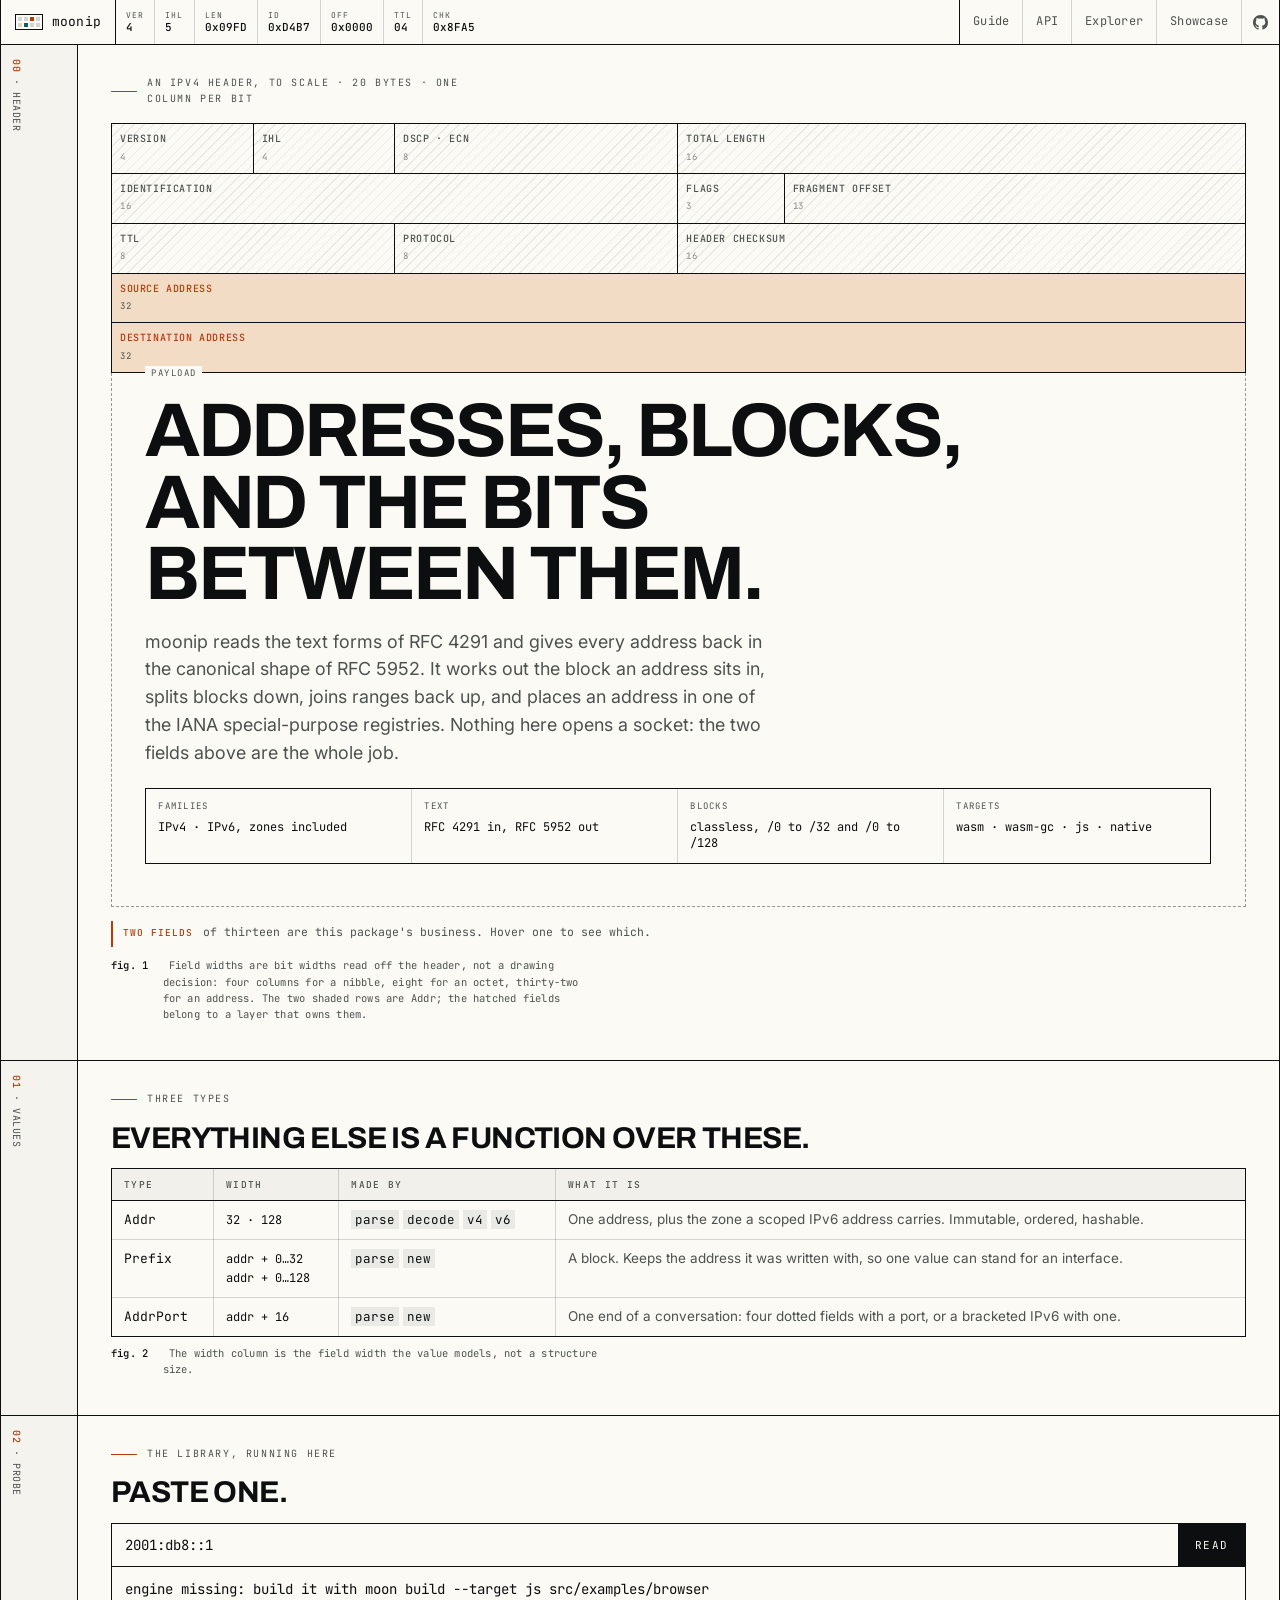
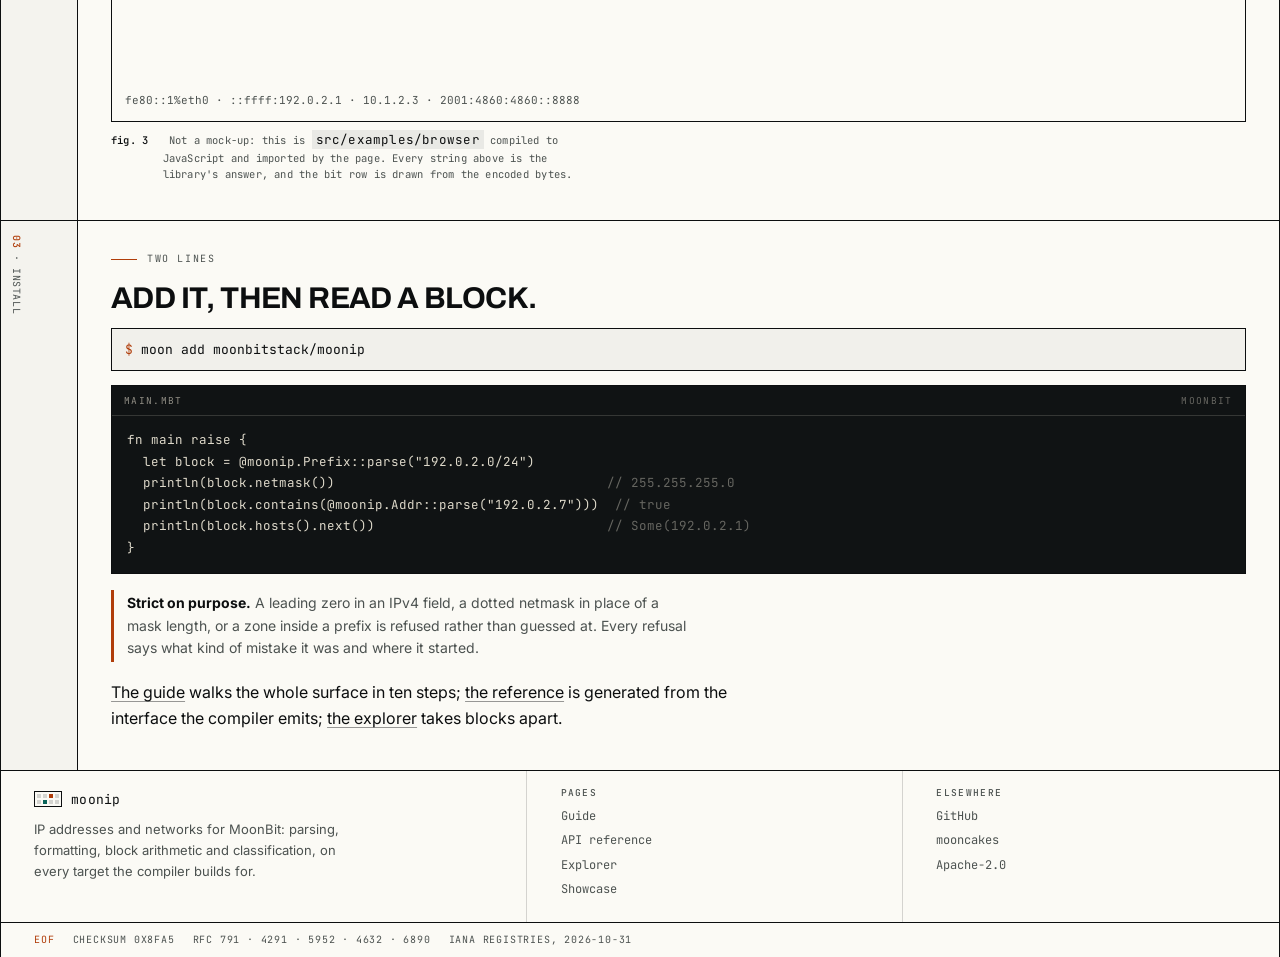
==== commit 3322c34c: "docs(moonip): a showcase of two protocol mechanics, a theme switch, a way back up. Three things, all" ====
--- a/docs/index.html
+++ b/docs/index.html
@@ -11,10 +11,11 @@
 <link rel="preconnect" href="https://fonts.googleapis.com">
 <link rel="preconnect" href="https://fonts.gstatic.com" crossorigin>
 <link rel="stylesheet" href="https://fonts.googleapis.com/css2?family=Archivo:wght@600;700&family=Inter:wght@400;500;600&family=JetBrains+Mono:wght@400;500&display=swap">
+<script>try{var t=localStorage.getItem("moonip.theme");if(t==="light"||t==="dark")document.documentElement.dataset.theme=t;}catch(e){}</script>
 <link rel="stylesheet" href="./assets/site.css">
 <script type="module" src="./assets/scrollbar.js"></script>
 </head>
-<body>
+<body id="top">
 
 <header class="hdr">
   <div class="hdr-in">
@@ -32,6 +33,7 @@
       <a href="./guide.html">Guide</a>
       <a href="./api.html">API</a>
       <a href="./explorer.html">Explorer</a>
+      <a href="./showcase.html">Showcase</a>
       <a class="gh" href="https://github.com/moonbitstack/moonip" aria-label="GitHub repository" title="GitHub">
         <svg viewBox="0 0 16 16" fill="currentColor" aria-hidden="true"><path d="M8 0C3.58 0 0 3.58 0 8c0 3.54 2.29 6.53 5.47 7.59.4.07.55-.17.55-.38 0-.19-.01-.82-.01-1.49-2.01.37-2.53-.49-2.69-.94-.09-.23-.48-.94-.82-1.13-.28-.15-.68-.52-.01-.53.63-.01 1.08.58 1.23.82.72 1.21 1.87.87 2.33.66.07-.52.28-.87.51-1.07-1.78-.2-3.64-.89-3.64-3.95 0-.87.31-1.59.82-2.15-.08-.2-.36-1.02.08-2.12 0 0 .67-.21 2.2.82.64-.18 1.32-.27 2-.27s1.36.09 2 .27c1.53-1.04 2.2-.82 2.2-.82.44 1.1.16 1.92.08 2.12.51.56.82 1.27.82 2.15 0 3.07-1.87 3.75-3.65 3.95.29.25.54.73.54 1.48 0 1.07-.01 1.93-.01 2.2 0 .21.15.46.55.38A8.01 8.01 0 0 0 16 8c0-4.42-3.58-8-8-8Z"/></svg>
       </a>
@@ -211,6 +213,7 @@
           <li><a href="./guide.html">Guide</a></li>
           <li><a href="./api.html">API reference</a></li>
           <li><a href="./explorer.html">Explorer</a></li>
+          <li><a href="./showcase.html">Showcase</a></li>
         </ul>
       </div>
       <div>
@@ -231,6 +234,11 @@
   </div>
 </footer>
 
+<a class="totop" id="totop" href="#top" aria-label="Back to top" title="Back to top">
+  <svg viewBox="0 0 16 16" aria-hidden="true"><path d="M8 12.6V4.2M4 8.2l4-4 4 4"/></svg>
+  <span>top</span>
+</a>
+
 <script type="module" src="./assets/site.js"></script>
 </body>
 </html>
--- a/docs/assets/site.css
+++ b/docs/assets/site.css
@@ -27,8 +27,12 @@
   color-scheme: light dark;
 }
 
+/* The same dark palette twice, because a media query and an attribute cannot share
+   a block: the first copy answers the system, the second answers the switch on the
+   explorer, which writes data-theme on the root and outranks the system either way.
+   Change one and change the other. */
 @media (prefers-color-scheme: dark) {
-  :root {
+  :root:not([data-theme="light"]) {
     --ground: #070809;
     --field: #0e1113;
     --panel: #151a1c;
@@ -42,7 +46,29 @@
     --v4-soft: color-mix(in srgb, #f0863a 16%, var(--field));
     --v6: #3fc7b8;
     --v6-soft: color-mix(in srgb, #3fc7b8 16%, var(--field));
-  }
+    color-scheme: dark;
+  }
+}
+
+:root[data-theme="dark"] {
+  --ground: #070809;
+  --field: #0e1113;
+  --panel: #151a1c;
+  --panel-ink: #e2ddce;
+  --ink: #e7e2d4;
+  --ink-2: #9aa09c;
+  --rule: color-mix(in srgb, var(--ink) 72%, transparent);
+  --rule-soft: color-mix(in srgb, var(--ink) 15%, transparent);
+  --rule-mid: color-mix(in srgb, var(--ink) 34%, transparent);
+  --v4: #f0863a;
+  --v4-soft: color-mix(in srgb, #f0863a 16%, var(--field));
+  --v6: #3fc7b8;
+  --v6-soft: color-mix(in srgb, #3fc7b8 16%, var(--field));
+  color-scheme: dark;
+}
+
+:root[data-theme="light"] {
+  color-scheme: light;
 }
 
 *,
@@ -284,14 +310,31 @@
   display: block;
 }
 
-@media (width <= 560px) {
+@media (width <= 620px) {
   nav.nav a {
-    padding: 0 9px;
+    padding: 0 7px;
     font-size: 11.5px;
   }
 
   nav.nav a.gh {
     display: none;
+  }
+
+  /* The switch leaves the strip on a phone and takes the far corner, facing the
+     top control across the bottom of the page. The navigation keeps its four
+     words instead. */
+  .themesw {
+    position: fixed;
+    left: 14px;
+    bottom: 16px;
+    z-index: 40;
+    height: 44px;
+    border: 1px solid var(--rule);
+    background: var(--field);
+  }
+
+  .themesw button {
+    padding: 0 9px;
   }
 }
 
@@ -1411,21 +1454,31 @@
 
 /* ---------- a caption under a diagram ---------- */
 
+/* A hanging indent rather than two columns: the label is inline, so a caption can
+   hold code or emphasis without every run of text becoming its own grid cell. */
 .figcap {
-  display: grid;
-  grid-template-columns: auto minmax(0, 1fr);
-  gap: 12px;
+  display: block;
+  padding-left: 4.9em;
+  text-indent: -4.9em;
   font-family: var(--mono);
   font-size: 10.5px;
   letter-spacing: 0.02em;
   line-height: 1.55;
   color: var(--ink-2);
   margin-top: 8px;
-  max-width: 78ch;
+  max-width: 82ch;
 }
 
 .figcap b {
+  display: inline-block;
+  width: 4.9em;
+  text-indent: 0;
   white-space: nowrap;
+}
+
+.figcap i {
+  font-style: italic;
+  color: var(--ink);
 }
 
 .figcap b {
@@ -1630,3 +1683,692 @@
     left: 14px;
   }
 }
+
+/* ---------- back to the top ----------
+   The control is a field in the margin, not a floating pill: a square with a
+   chevron and the word under it. On a wide screen it lives in the empty gutter to
+   the left of the frame, halfway down; where there is no gutter it takes the
+   bottom-right corner. It appears when the page leaves the top, which is also when
+   the scrollbar appears, so the two arrive together. */
+
+.totop {
+  --tx: 8px;
+  --ty: 0px;
+  position: fixed;
+  z-index: 40;
+  right: 16px;
+  bottom: 16px;
+  width: 44px;
+  height: 44px;
+  display: flex;
+  flex-direction: column;
+  align-items: center;
+  justify-content: center;
+  gap: 2px;
+  border: 1px solid var(--rule);
+  background: var(--field);
+  color: var(--ink);
+  text-decoration: none;
+  font-family: var(--mono);
+  font-size: 8.5px;
+  line-height: 1;
+  letter-spacing: 0.12em;
+  text-transform: uppercase;
+  opacity: 0;
+  transform: translate(var(--tx), var(--ty));
+  pointer-events: none;
+  transition: opacity 160ms ease, transform 160ms ease, background 120ms ease,
+    color 120ms ease;
+}
+
+.totop svg {
+  width: 14px;
+  height: 14px;
+  display: block;
+  fill: none;
+  stroke: currentColor;
+  stroke-width: 1.4;
+}
+
+.totop span {
+  font-size: 8px;
+}
+
+.totop.on {
+  opacity: 1;
+  --tx: 0px;
+  pointer-events: auto;
+}
+
+.totop:hover,
+.totop:focus-visible {
+  background: var(--ink);
+  color: var(--field);
+  outline: 0;
+}
+
+@media (width >= 1440px) {
+  .totop {
+    --tx: -8px;
+    --ty: -50%;
+    right: auto;
+    bottom: auto;
+    top: 50%;
+    left: calc((100vw - 1280px) / 2 - 58px);
+    width: 40px;
+    height: 46px;
+  }
+}
+
+@media print {
+  .totop {
+    display: none;
+  }
+}
+
+/* ---------- the day / night switch ----------
+   Two positions, in the same cells the navigation uses, so it reads as another
+   field of the strip rather than a control bolted to it. */
+
+.themesw {
+  display: flex;
+  align-items: stretch;
+  border-left: 1px solid var(--rule-soft);
+}
+
+.themesw button {
+  display: flex;
+  align-items: center;
+  border: 0;
+  border-right: 1px solid var(--rule-soft);
+  background: none;
+  padding: 0 9px;
+  font-family: var(--mono);
+  font-size: 9.5px;
+  letter-spacing: 0.1em;
+  text-transform: uppercase;
+  color: var(--ink-2);
+  cursor: pointer;
+}
+
+.themesw button:hover {
+  color: var(--ink);
+  background: color-mix(in srgb, var(--ink) 6%, transparent);
+}
+
+.themesw button[aria-pressed="true"] {
+  color: var(--field);
+  background: var(--ink);
+}
+
+.themesw button:focus-visible {
+  outline: 1px solid var(--v4);
+  outline-offset: -3px;
+}
+
+@media (width <= 560px) {
+  .themesw button {
+    padding: 0 7px;
+    font-size: 9px;
+    letter-spacing: 0.04em;
+  }
+}
+
+/* ---------- showcase: two instruments ---------- */
+
+.exhibit {
+  border: 1px solid var(--rule);
+  background: var(--field);
+}
+
+.exhibit-head {
+  display: flex;
+  flex-wrap: wrap;
+  align-items: baseline;
+  gap: 6px 14px;
+  padding: 8px 10px;
+  border-bottom: 1px solid var(--rule);
+  font-family: var(--mono);
+  font-size: 10.5px;
+  letter-spacing: 0.04em;
+  color: var(--ink-2);
+}
+
+.exhibit-head b {
+  color: var(--ink);
+  font-weight: 500;
+}
+
+.exhibit-head .r {
+  margin-left: auto;
+  font-size: 9.5px;
+  letter-spacing: 0.12em;
+  text-transform: uppercase;
+}
+
+/* ---------- fragmentation ---------- */
+
+.frag-scroll {
+  position: relative;
+  height: 185vh;
+  margin-top: 18px;
+}
+
+.frag-pin {
+  position: sticky;
+  top: var(--hdr);
+  min-height: calc(100vh - var(--hdr));
+  display: flex;
+  flex-direction: column;
+  justify-content: center;
+}
+
+.frag-inner {
+  display: grid;
+  grid-template-columns: minmax(0, 1fr) 236px;
+  align-items: center;
+  gap: 24px;
+  width: 100%;
+  padding: 16px 14px 18px;
+}
+
+.frag-stage {
+  --qgap: 40px;
+  --bar-y: 262px;
+  position: relative;
+  height: 384px;
+  width: calc(47 * 1ch);
+  max-width: 100%;
+  font-family: var(--mono);
+  font-size: clamp(12px, 1.9vw, 21px);
+}
+
+/* The queue is where fragments wait on the wire, one row each. */
+.frag-queue {
+  position: absolute;
+  inset: 0 0 auto 0;
+  height: var(--bar-y);
+  border-left: 1px dashed var(--rule-mid);
+  background-image: repeating-linear-gradient(
+    to bottom,
+    transparent 0 calc(var(--qgap) - 1px),
+    var(--rule-soft) calc(var(--qgap) - 1px) var(--qgap)
+  );
+  background-position: 0 0;
+}
+
+.frag-empty {
+  position: absolute;
+  top: 46%;
+  left: 1.2ch;
+  margin: 0;
+  font-size: 9px;
+  letter-spacing: 0.14em;
+  text-transform: uppercase;
+  color: var(--ink-2);
+  opacity: 0;
+  transition: opacity 240ms ease;
+}
+
+.frag-empty.on {
+  opacity: 1;
+}
+
+.frag-queue::before {
+  content: "wire";
+  position: absolute;
+  top: -16px;
+  left: -1px;
+  padding-right: 6px;
+  background: var(--field);
+  font-size: 9px;
+  letter-spacing: 0.18em;
+  text-transform: uppercase;
+  color: var(--ink-2);
+}
+
+.frag-card {
+  position: absolute;
+  top: calc(var(--k) * var(--qgap));
+  left: 0;
+  width: calc(var(--len) / 47 * 100%);
+  height: calc(var(--qgap) - 6px);
+  display: flex;
+  align-items: center;
+  justify-content: center;
+  gap: 4px;
+  border: 1px solid var(--rule-mid);
+  background: var(--ground);
+  font-size: 9.5px;
+  line-height: 1;
+  color: var(--ink-2);
+  white-space: nowrap;
+  overflow: hidden;
+  z-index: 2;
+  transition: left 560ms cubic-bezier(0.2, 0.75, 0.2, 1),
+    top 560ms cubic-bezier(0.2, 0.75, 0.2, 1), background 240ms ease,
+    border-color 240ms ease, color 240ms ease;
+}
+
+.frag-stage.booting .frag-card {
+  transition: none;
+}
+
+.frag-card b {
+  font-weight: 500;
+  color: var(--ink);
+}
+
+.frag-card i {
+  font-style: normal;
+  font-size: 8.5px;
+  letter-spacing: 0.02em;
+  opacity: 0.8;
+}
+
+.frag-card.in {
+  top: var(--bar-y);
+  left: calc(var(--off) / 47 * 100%);
+  border-color: var(--v4);
+  background: var(--v4-soft);
+  color: var(--v4);
+}
+
+.frag-card.in b {
+  color: var(--v4);
+}
+
+/* The buffer: one cell per byte, hatched until a fragment covers its span. */
+.frag-bar {
+  position: absolute;
+  top: var(--bar-y);
+  left: 0;
+  width: 100%;
+  height: calc(var(--qgap) - 6px);
+  display: grid;
+  grid-template-columns: repeat(47, minmax(0, 1fr));
+  border: 1px solid var(--rule-mid);
+  background: repeating-linear-gradient(
+    -45deg,
+    transparent 0 5px,
+    color-mix(in srgb, var(--ink) 8%, transparent) 5px 6px
+  );
+}
+
+.frag-bar i {
+  display: block;
+  border-right: 1px solid var(--rule-soft);
+}
+
+.frag-bar i:nth-child(8n) {
+  border-right-color: var(--rule-mid);
+}
+
+.frag-bar i:last-child {
+  border-right: 0;
+}
+
+.frag-axis {
+  position: absolute;
+  top: calc(var(--bar-y) + var(--qgap) + 2px);
+  left: 0;
+  width: 100%;
+  height: 14px;
+  font-size: 8.5px;
+  color: var(--ink-2);
+}
+
+.frag-axis span {
+  position: absolute;
+  top: 0;
+  transform: translateX(-50%);
+  letter-spacing: 0.02em;
+}
+
+.frag-axis span:first-child {
+  transform: none;
+}
+
+.frag-axis::before {
+  content: "";
+  position: absolute;
+  top: -2px;
+  left: 0;
+  width: 100%;
+  height: 3px;
+  border-left: 1px solid var(--rule-mid);
+  border-right: 1px solid var(--rule-mid);
+  border-top: 1px solid var(--rule-soft);
+}
+
+/* The payload line: the bytes themselves, one span each, so a gap is a gap. */
+.frag-text {
+  position: absolute;
+  top: calc(var(--bar-y) + var(--qgap) + 26px);
+  left: 0;
+  font-size: 1em;
+  letter-spacing: 0;
+  white-space: pre;
+  color: var(--ink);
+}
+
+.frag-text i {
+  font-style: normal;
+  color: transparent;
+  background: color-mix(in srgb, var(--ink) 7%, transparent);
+  transition: color 220ms ease, background 220ms ease;
+}
+
+.frag-text i.got {
+  color: var(--ink);
+  background: transparent;
+}
+
+.frag-text i.space.got {
+  background: transparent;
+}
+
+.frag-side {
+  align-self: center;
+  min-width: 0;
+}
+
+.frag-stat {
+  margin: 0 0 10px;
+  font-family: var(--mono);
+  font-size: 10px;
+  letter-spacing: 0.06em;
+  color: var(--ink-2);
+}
+
+.frag-stat b {
+  color: var(--ink);
+  font-weight: 500;
+}
+
+.frag-list {
+  list-style: none;
+  margin: 0;
+  padding: 0;
+  border-top: 1px solid var(--rule);
+  font-family: var(--mono);
+  font-size: 9.5px;
+}
+
+.frag-list li {
+  display: grid;
+  grid-template-columns: 1.8em 1fr auto auto;
+  gap: 6px;
+  align-items: baseline;
+  padding: 5px 2px;
+  border-bottom: 1px solid var(--rule-soft);
+  color: var(--ink-2);
+  transition: color 200ms ease, background 200ms ease;
+}
+
+.frag-list li b {
+  font-weight: 500;
+  color: var(--ink);
+}
+
+.frag-list li.in {
+  color: var(--v4);
+  background: color-mix(in srgb, var(--v4) 7%, transparent);
+}
+
+.frag-list li.in b {
+  color: var(--v4);
+}
+
+.frag-list .hex {
+  grid-column: 1 / -1;
+  font-size: 8.5px;
+  letter-spacing: 0.03em;
+  color: var(--ink-2);
+  opacity: 0.75;
+}
+
+.frag-list li.in .hex {
+  opacity: 1;
+}
+
+@media (width <= 900px) {
+  .frag-inner {
+    grid-template-columns: minmax(0, 1fr);
+    gap: 12px;
+  }
+
+  .frag-stage {
+    --qgap: 30px;
+    --bar-y: 200px;
+    height: 300px;
+    width: 100%;
+    font-size: clamp(10px, 2.9vw, 14px);
+  }
+
+  .frag-bar,
+  .frag-axis {
+    width: 100%;
+    grid-template-columns: repeat(47, minmax(0, 1fr));
+  }
+
+  .frag-bar i:nth-child(8n) {
+    border-right-color: var(--rule-soft);
+  }
+
+  .frag-card {
+    font-size: 8px;
+  }
+
+  .frag-card i {
+    display: none;
+  }
+
+  .frag-scroll {
+    height: 150vh;
+  }
+}
+
+/* ---------- the hop ladder ---------- */
+
+.trace-form {
+  display: flex;
+  flex-wrap: nowrap;
+  gap: 10px;
+  align-items: flex-end;
+  max-width: 620px;
+  margin: 14px 0 0;
+}
+
+.trace-form label {
+  flex: 1 1 auto;
+  min-width: 0;
+}
+
+.trace-form span {
+  display: block;
+  margin-bottom: 3px;
+  font-family: var(--mono);
+  font-size: 9px;
+  letter-spacing: 0.16em;
+  text-transform: uppercase;
+  color: var(--ink-2);
+}
+
+.trace-form input {
+  width: 100%;
+  min-width: 0;
+  padding: 9px 11px;
+  border: 1px solid var(--rule);
+  background: var(--field);
+  color: var(--ink);
+  font-family: var(--mono);
+  font-size: 13px;
+}
+
+.trace-form input:focus {
+  outline: 0;
+  border-color: var(--v4);
+  box-shadow: inset 0 0 0 1px var(--v4);
+}
+
+.trace-form button {
+  padding: 10px 16px;
+  border: 1px solid var(--rule);
+  background: var(--ink);
+  color: var(--field);
+  font-family: var(--mono);
+  font-size: 11px;
+  letter-spacing: 0.08em;
+  cursor: pointer;
+}
+
+.trace-form button:hover {
+  background: var(--v4);
+  border-color: var(--v4);
+}
+
+.chips {
+  display: flex;
+  flex-wrap: wrap;
+  gap: 5px;
+  margin-top: 9px;
+}
+
+.chips button {
+  padding: 3px 7px;
+  border: 1px solid var(--rule-soft);
+  background: none;
+  color: var(--ink-2);
+  font-family: var(--mono);
+  font-size: 10px;
+  cursor: pointer;
+}
+
+.chips button:hover,
+.chips button:focus-visible {
+  border-color: var(--v4);
+  color: var(--ink);
+  outline: 0;
+}
+
+.ladder {
+  margin-top: 18px;
+  border: 1px solid var(--rule);
+  border-bottom: 0;
+}
+
+.hop {
+  display: grid;
+  grid-template-columns: 2.4em 15em minmax(0, 1fr) 3.4em;
+  gap: 8px;
+  align-items: baseline;
+  padding: 8px 10px 8px 9px;
+  border-bottom: 1px solid var(--rule);
+  border-left: 3px solid transparent;
+  font-family: var(--mono);
+  font-size: 11px;
+  line-height: 1.4;
+  color: var(--ink-2);
+  transition: background 200ms ease, border-color 200ms ease, color 200ms ease;
+}
+
+.hop .n {
+  color: var(--ink-2);
+  font-size: 9.5px;
+}
+
+.hop .gate {
+  color: var(--ink);
+  overflow-wrap: anywhere;
+}
+
+.hop .where {
+  color: var(--ink-2);
+  font-size: 9.5px;
+  overflow-wrap: anywhere;
+}
+
+.hop .res {
+  text-align: right;
+  font-size: 9.5px;
+  letter-spacing: 0.08em;
+  text-transform: uppercase;
+}
+
+.hop.idle {
+  opacity: 0.42;
+}
+
+.hop.pass .res {
+  color: var(--ink-2);
+}
+
+.hop.stop {
+  border-left-color: var(--v4);
+  background: var(--v4-soft);
+  color: var(--ink);
+}
+
+.hop.stop .res {
+  color: var(--v4);
+  font-weight: 500;
+}
+
+.hop.stop .n {
+  color: var(--v4);
+}
+
+.verdict {
+  margin-top: 14px;
+  padding: 12px 14px 13px;
+  border: 1px solid var(--rule);
+  border-left: 3px solid var(--v4);
+  background: var(--field);
+  min-height: 74px;
+}
+
+.verdict .k {
+  font-family: var(--mono);
+  font-size: 9px;
+  letter-spacing: 0.16em;
+  text-transform: uppercase;
+  color: var(--ink-2);
+}
+
+.verdict b {
+  display: block;
+  margin: 4px 0 2px;
+  font-family: var(--display);
+  font-size: clamp(18px, 2.1vw, 25px);
+  line-height: 1;
+  letter-spacing: -0.02em;
+  text-transform: uppercase;
+}
+
+.verdict p {
+  margin: 0;
+  font-family: var(--mono);
+  font-size: 10.5px;
+  line-height: 1.5;
+  color: var(--ink-2);
+}
+
+.verdict.neither b {
+  color: var(--v4);
+}
+
+@media (width <= 700px) {
+  .hop {
+    grid-template-columns: 2.1em minmax(0, 1fr) 3em;
+    font-size: 10px;
+  }
+
+  .hop .gate {
+    grid-column: 2;
+  }
+
+  .hop .where {
+    display: none;
+  }
+}
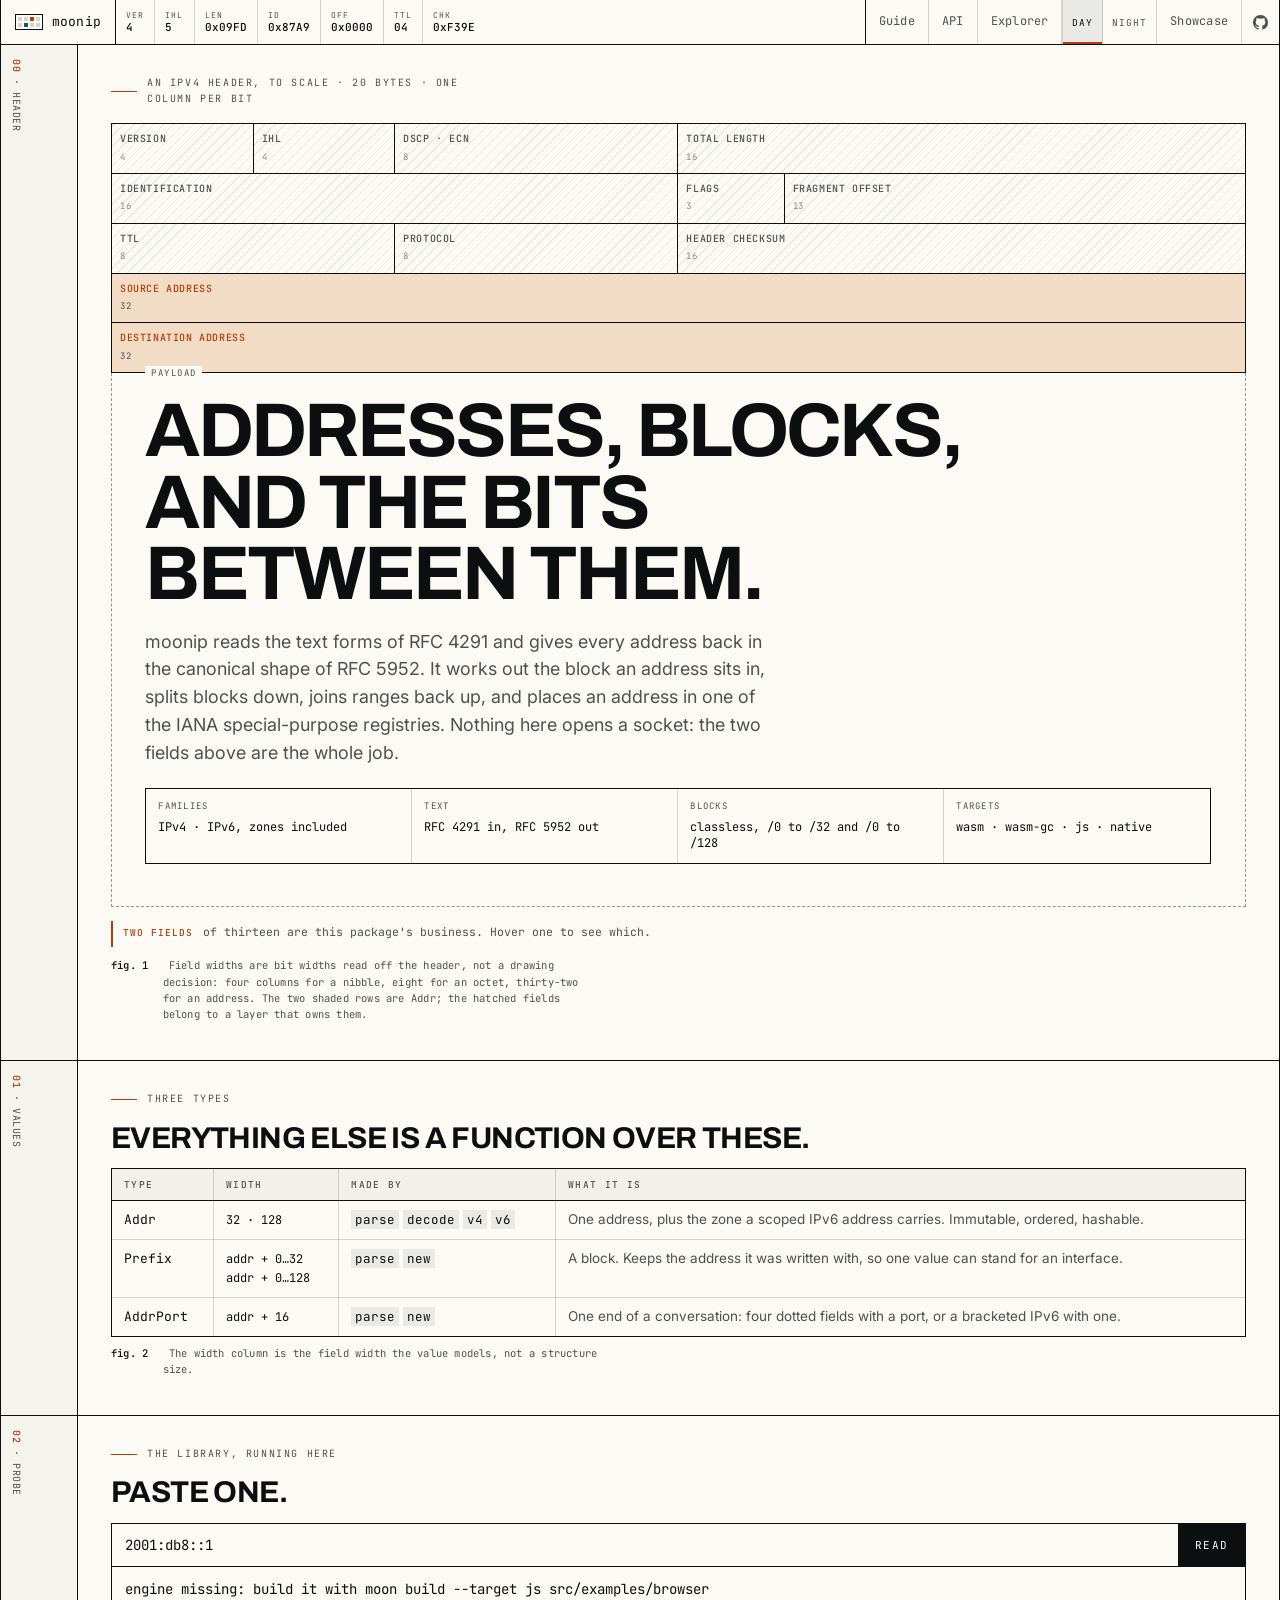
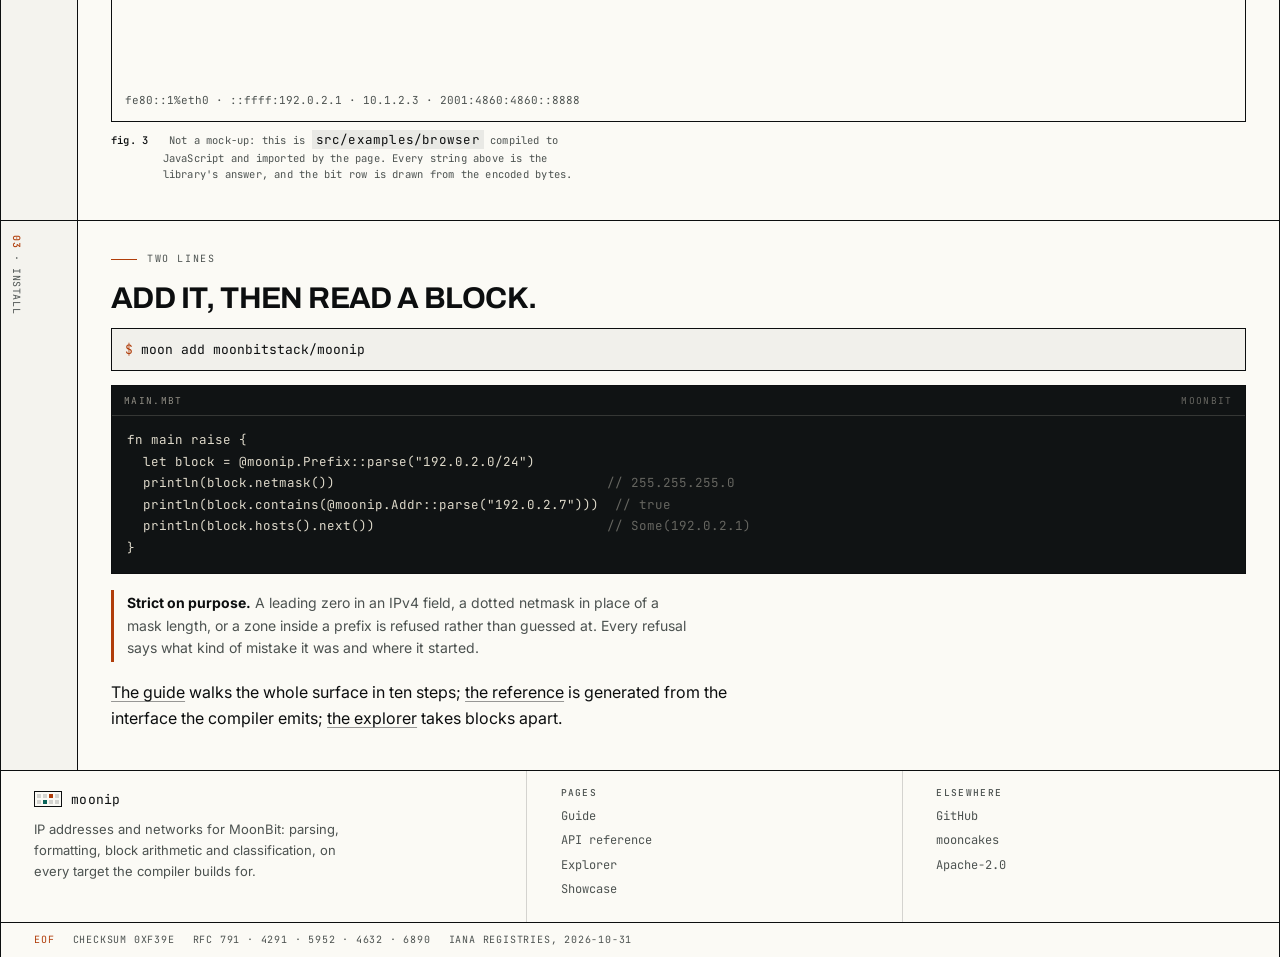
==== commit 2fef35a7: "docs(moonip): one theme switch and one way up on every page, and surfaces that do not select. The da" ====
--- a/docs/index.html
+++ b/docs/index.html
@@ -19,7 +19,7 @@
 
 <header class="hdr">
   <div class="hdr-in">
-    <a class="brand" href="./"><span class="glyph"><i></i><i></i><i class="v4"></i><i></i><i></i><i class="v6"></i><i></i><i></i></span>moonip</a>
+    <a class="brand" href="./"><span class="glyph"><i></i><i></i><i class="v4"></i><i></i><i></i><i class="v6"></i><i></i><i></i></span><span class="word">moonip</span></a>
     <div class="pkt" aria-hidden="true">
       <div class="c"><i>ver</i><b>4</b></div>
       <div class="c"><i>ihl</i><b>5</b></div>
@@ -33,6 +33,10 @@
       <a href="./guide.html">Guide</a>
       <a href="./api.html">API</a>
       <a href="./explorer.html">Explorer</a>
+      <div class="themesw" role="group" aria-label="Colour theme">
+        <button type="button" data-set="light" aria-pressed="false">day</button>
+        <button type="button" data-set="dark" aria-pressed="false">night</button>
+      </div>
       <a href="./showcase.html">Showcase</a>
       <a class="gh" href="https://github.com/moonbitstack/moonip" aria-label="GitHub repository" title="GitHub">
         <svg viewBox="0 0 16 16" fill="currentColor" aria-hidden="true"><path d="M8 0C3.58 0 0 3.58 0 8c0 3.54 2.29 6.53 5.47 7.59.4.07.55-.17.55-.38 0-.19-.01-.82-.01-1.49-2.01.37-2.53-.49-2.69-.94-.09-.23-.48-.94-.82-1.13-.28-.15-.68-.52-.01-.53.63-.01 1.08.58 1.23.82.72 1.21 1.87.87 2.33.66.07-.52.28-.87.51-1.07-1.78-.2-3.64-.89-3.64-3.95 0-.87.31-1.59.82-2.15-.08-.2-.36-1.02.08-2.12 0 0 .67-.21 2.2.82.64-.18 1.32-.27 2-.27s1.36.09 2 .27c1.53-1.04 2.2-.82 2.2-.82.44 1.1.16 1.92.08 2.12.51.56.82 1.27.82 2.15 0 3.07-1.87 3.75-3.65 3.95.29.25.54.73.54 1.48 0 1.07-.01 1.93-.01 2.2 0 .21.15.46.55.38A8.01 8.01 0 0 0 16 8c0-4.42-3.58-8-8-8Z"/></svg>
@@ -203,7 +207,7 @@
   <div class="frame">
     <div class="foot-in">
       <div class="about">
-        <a class="brand" href="./" style="border:0;padding:0"><span class="glyph"><i></i><i></i><i class="v4"></i><i></i><i></i><i class="v6"></i><i></i><i></i></span>moonip</a>
+        <a class="brand" href="./" style="border:0;padding:0"><span class="glyph"><i></i><i></i><i class="v4"></i><i></i><i></i><i class="v6"></i><i></i><i></i></span><span class="word">moonip</span></a>
         <p>IP addresses and networks for MoonBit: parsing, formatting, block arithmetic and
         classification, on every target the compiler builds for.</p>
       </div>
--- a/docs/assets/site.css
+++ b/docs/assets/site.css
@@ -138,6 +138,38 @@
   background: color-mix(in srgb, var(--v4) 30%, transparent);
 }
 
+/* ---------- what a click does not do ----------
+   A header strip, a rail, a bit grid and a ladder are surfaces, not text. Dragging
+   across them should never leave a selection smear, and a long press on a phone
+   should not raise the copy sheet over a diagram. Prose, code, signatures, form
+   fields and the answer lines keep their text: those are what a reader copies. */
+
+button,
+.hdr,
+.totop,
+.rail,
+.label,
+.kicker,
+.figcap b,
+.bits,
+.hmap,
+.hmap-out,
+.encap,
+.spec,
+.tag,
+.blocks,
+.guide-nav,
+.exhibit-head,
+.frag-stage,
+.frag-side,
+.ladder,
+.chips,
+.trailer {
+  user-select: none;
+  -webkit-user-select: none;
+  -webkit-touch-callout: none;
+}
+
 /* ---------- frame ---------- */
 
 .frame {
@@ -312,29 +344,12 @@
 
 @media (width <= 620px) {
   nav.nav a {
-    padding: 0 7px;
-    font-size: 11.5px;
+    padding: 0 5px;
+    font-size: 10.5px;
   }
 
   nav.nav a.gh {
     display: none;
-  }
-
-  /* The switch leaves the strip on a phone and takes the far corner, facing the
-     top control across the bottom of the page. The navigation keeps its four
-     words instead. */
-  .themesw {
-    position: fixed;
-    left: 14px;
-    bottom: 16px;
-    z-index: 40;
-    height: 44px;
-    border: 1px solid var(--rule);
-    background: var(--field);
-  }
-
-  .themesw button {
-    padding: 0 9px;
   }
 }
 
@@ -1767,8 +1782,10 @@
 }
 
 /* ---------- the day / night switch ----------
-   Two positions, in the same cells the navigation uses, so it reads as another
-   field of the strip rather than a control bolted to it. */
+   Two positions, in the same cells the navigation uses, on every page: it reads as
+   another field of the strip rather than a control bolted to it. The choice is
+   written on the root and kept, so it survives a move to another page; until one
+   is made, the stylesheet's media query is what decides. */
 
 .themesw {
   display: flex;
@@ -1796,22 +1813,17 @@
   background: color-mix(in srgb, var(--ink) 6%, transparent);
 }
 
+/* The current mode is marked with a rule, not the inverted fill the navigation
+   uses for the current page: two different "on" states should not look the same. */
 .themesw button[aria-pressed="true"] {
-  color: var(--field);
-  background: var(--ink);
+  color: var(--ink);
+  background: color-mix(in srgb, var(--ink) 7%, transparent);
+  box-shadow: inset 0 -2px 0 var(--v4);
 }
 
 .themesw button:focus-visible {
   outline: 1px solid var(--v4);
   outline-offset: -3px;
-}
-
-@media (width <= 560px) {
-  .themesw button {
-    padding: 0 7px;
-    font-size: 9px;
-    letter-spacing: 0.04em;
-  }
 }
 
 /* ---------- showcase: two instruments ---------- */
@@ -2372,3 +2384,34 @@
     display: none;
   }
 }
+
+/* ---------- the strip on a phone ----------
+   Five words plus a switch do not fit 390 pixels at desktop sizes, so the strip
+   steps down twice: the words close up, then the switch's own cells do. Below 380
+   the wordmark gives way — the mark alone still says whose page this is. */
+
+@media (width <= 620px) {
+  .themesw button {
+    padding: 0 6px;
+    font-size: 8.5px;
+    letter-spacing: 0.06em;
+  }
+}
+
+@media (width <= 420px) {
+  nav.nav a {
+    padding: 0 4px;
+    font-size: 10px;
+  }
+}
+
+@media (width <= 380px) {
+  .hdr .brand {
+    padding: 0 10px;
+    gap: 0;
+  }
+
+  .hdr .brand .word {
+    display: none;
+  }
+}
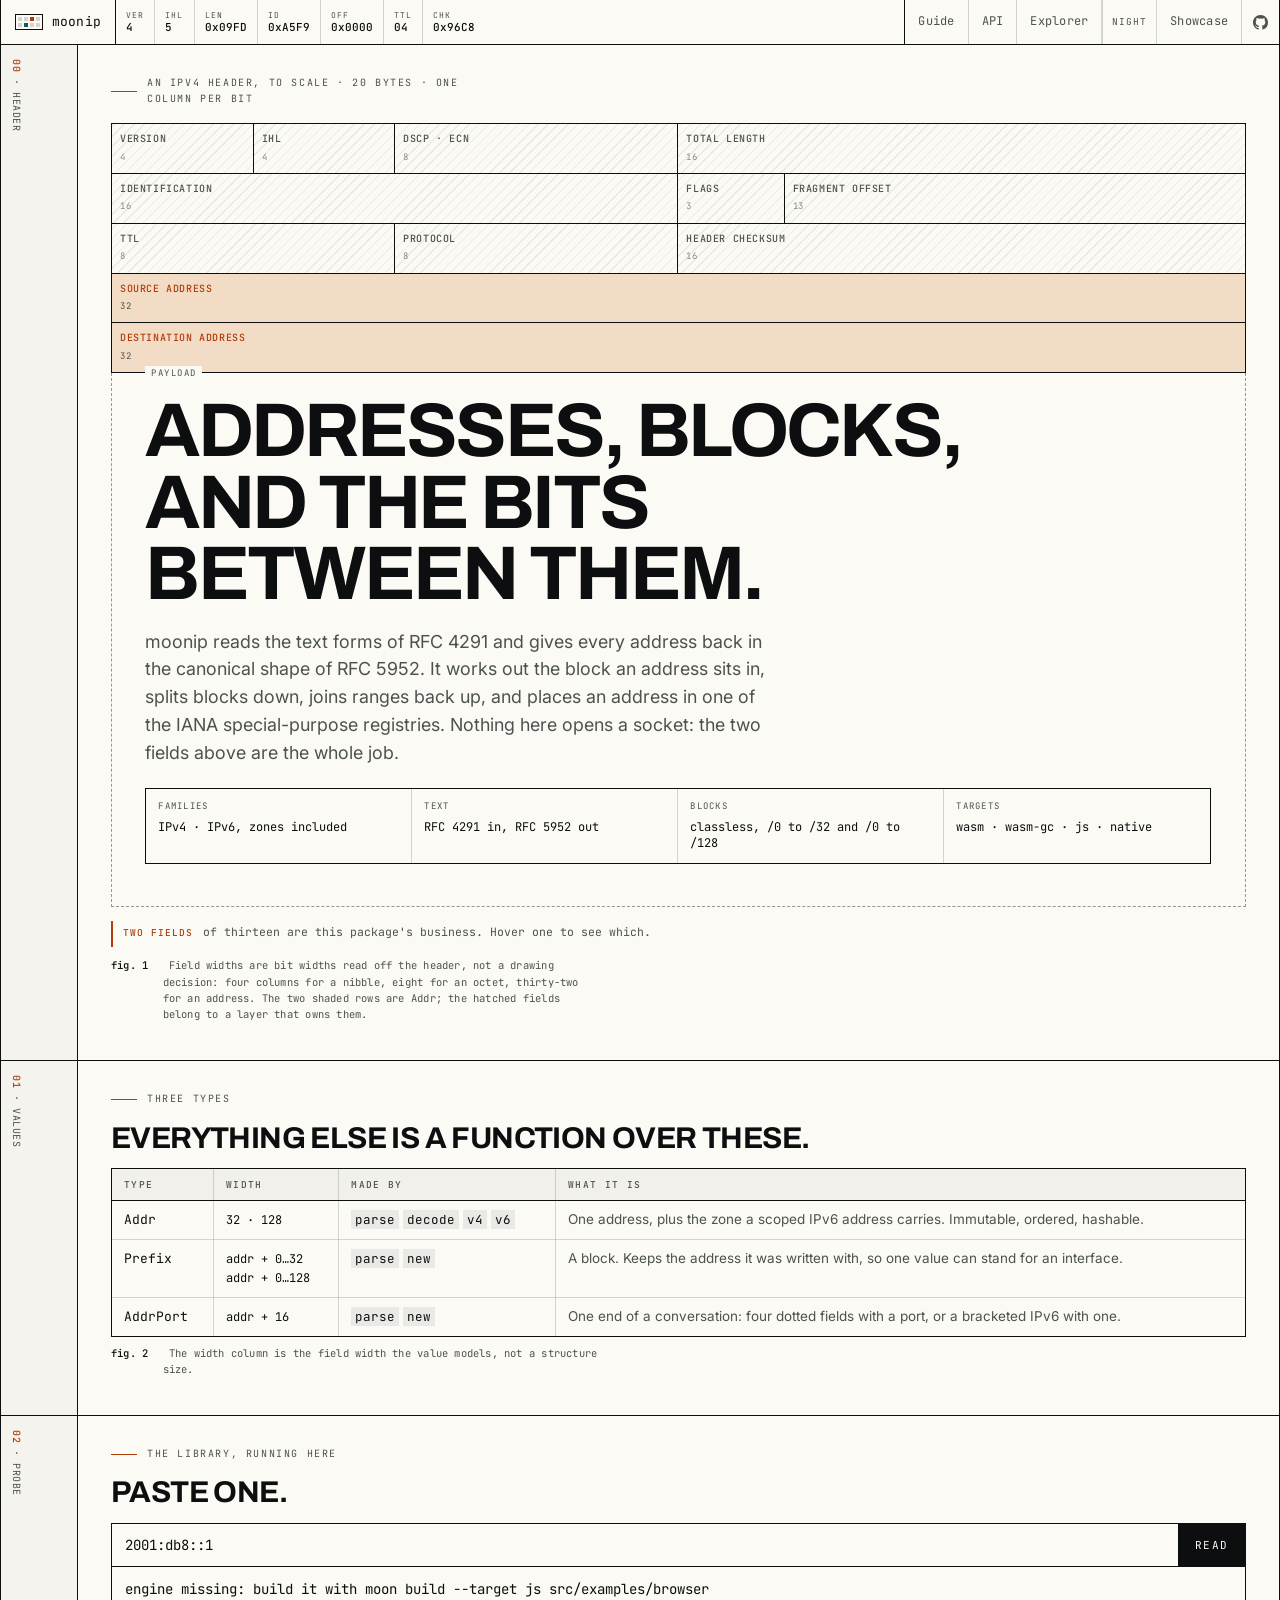
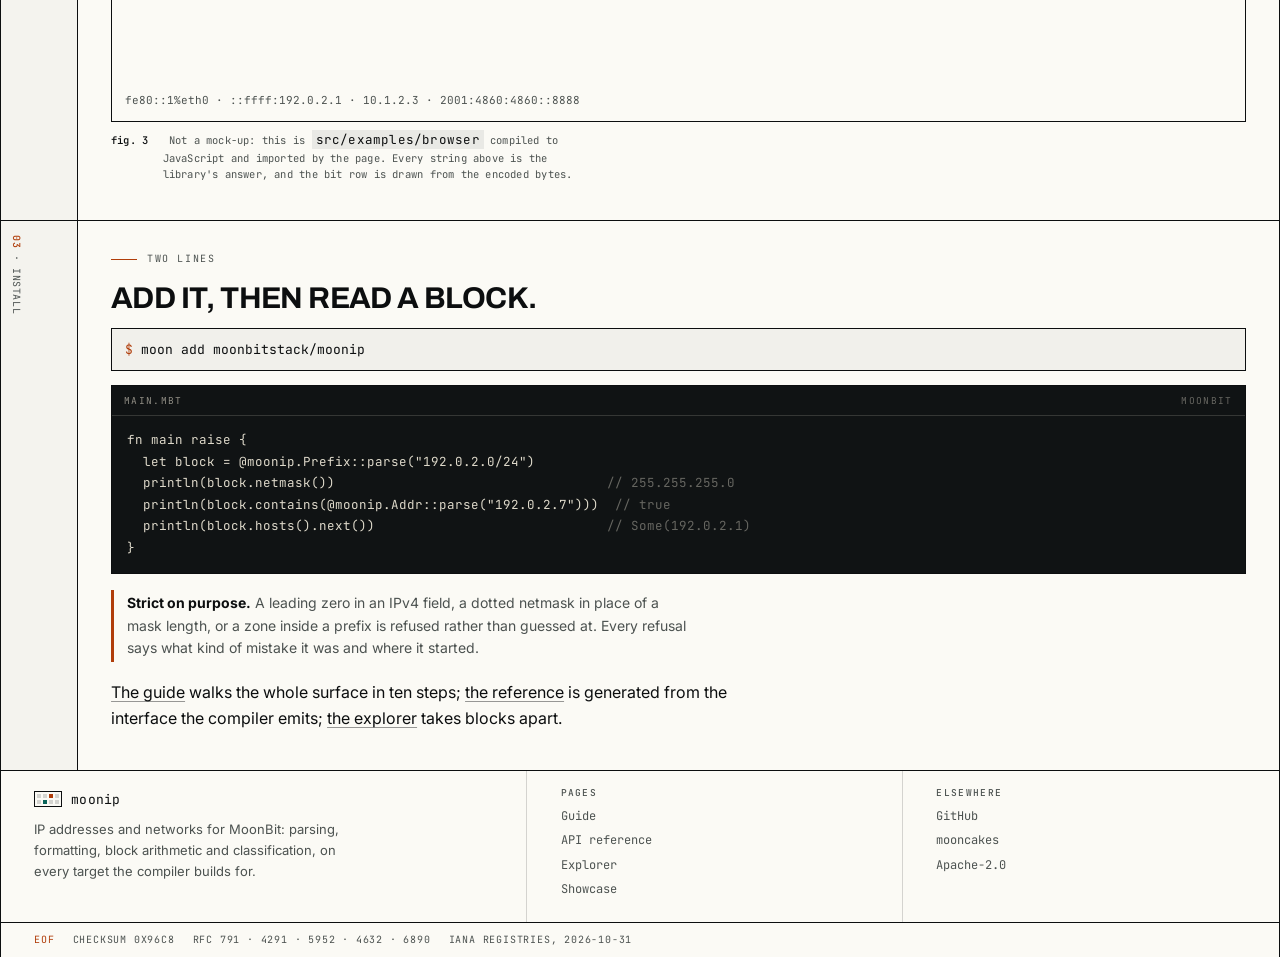
==== commit 5a40cdcb: "docs(moonip): the theme switch is one button, as wide as the longer of its words. Two cells asked th" ====
--- a/docs/index.html
+++ b/docs/index.html
@@ -33,10 +33,10 @@
       <a href="./guide.html">Guide</a>
       <a href="./api.html">API</a>
       <a href="./explorer.html">Explorer</a>
-      <div class="themesw" role="group" aria-label="Colour theme">
-        <button type="button" data-set="light" aria-pressed="false">day</button>
-        <button type="button" data-set="dark" aria-pressed="false">night</button>
-      </div>
+      <button class="themesw" id="themesw" type="button" data-mode="light" aria-label="Switch to night" title="Switch to night">
+        <span class="when-dark">night</span>
+        <span class="when-light">day</span>
+      </button>
       <a href="./showcase.html">Showcase</a>
       <a class="gh" href="https://github.com/moonbitstack/moonip" aria-label="GitHub repository" title="GitHub">
         <svg viewBox="0 0 16 16" fill="currentColor" aria-hidden="true"><path d="M8 0C3.58 0 0 3.58 0 8c0 3.54 2.29 6.53 5.47 7.59.4.07.55-.17.55-.38 0-.19-.01-.82-.01-1.49-2.01.37-2.53-.49-2.69-.94-.09-.23-.48-.94-.82-1.13-.28-.15-.68-.52-.01-.53.63-.01 1.08.58 1.23.82.72 1.21 1.87.87 2.33.66.07-.52.28-.87.51-1.07-1.78-.2-3.64-.89-3.64-3.95 0-.87.31-1.59.82-2.15-.08-.2-.36-1.02.08-2.12 0 0 .67-.21 2.2.82.64-.18 1.32-.27 2-.27s1.36.09 2 .27c1.53-1.04 2.2-.82 2.2-.82.44 1.1.16 1.92.08 2.12.51.56.82 1.27.82 2.15 0 3.07-1.87 3.75-3.65 3.95.29.25.54.73.54 1.48 0 1.07-.01 1.93-.01 2.2 0 .21.15.46.55.38A8.01 8.01 0 0 0 16 8c0-4.42-3.58-8-8-8Z"/></svg>
--- a/docs/assets/site.css
+++ b/docs/assets/site.css
@@ -345,7 +345,7 @@
 @media (width <= 620px) {
   nav.nav a {
     padding: 0 5px;
-    font-size: 10.5px;
+    font-size: 11px;
   }
 
   nav.nav a.gh {
@@ -1782,46 +1782,48 @@
 }
 
 /* ---------- the day / night switch ----------
-   Two positions, in the same cells the navigation uses, on every page: it reads as
-   another field of the strip rather than a control bolted to it. The choice is
-   written on the root and kept, so it survives a move to another page; until one
-   is made, the stylesheet's media query is what decides. */
+   One button, and it says the mode it will put the page in: "night" while the page
+   is light. Both words share one grid cell, so the cell is always as wide as the
+   longer of them — the strip never shifts under the pointer as the label changes.
+   Until a choice is made the stylesheet's media query decides, and the button
+   follows it. */
 
 .themesw {
-  display: flex;
-  align-items: stretch;
-  border-left: 1px solid var(--rule-soft);
-}
-
-.themesw button {
-  display: flex;
+  display: grid;
   align-items: center;
   border: 0;
+  border-left: 1px solid var(--rule-soft);
   border-right: 1px solid var(--rule-soft);
   background: none;
   padding: 0 9px;
   font-family: var(--mono);
   font-size: 9.5px;
+  line-height: 1;
   letter-spacing: 0.1em;
   text-transform: uppercase;
   color: var(--ink-2);
   cursor: pointer;
 }
 
-.themesw button:hover {
+/* The word that is not showing still holds the cell open. */
+.themesw span {
+  grid-area: 1 / 1;
+  justify-self: center;
+  white-space: nowrap;
+  visibility: hidden;
+}
+
+.themesw[data-mode="light"] .when-dark,
+.themesw[data-mode="dark"] .when-light {
+  visibility: visible;
+}
+
+.themesw:hover {
   color: var(--ink);
   background: color-mix(in srgb, var(--ink) 6%, transparent);
 }
 
-/* The current mode is marked with a rule, not the inverted fill the navigation
-   uses for the current page: two different "on" states should not look the same. */
-.themesw button[aria-pressed="true"] {
-  color: var(--ink);
-  background: color-mix(in srgb, var(--ink) 7%, transparent);
-  box-shadow: inset 0 -2px 0 var(--v4);
-}
-
-.themesw button:focus-visible {
+.themesw:focus-visible {
   outline: 1px solid var(--v4);
   outline-offset: -3px;
 }
@@ -2391,9 +2393,9 @@
    the wordmark gives way — the mark alone still says whose page this is. */
 
 @media (width <= 620px) {
-  .themesw button {
+  .themesw {
     padding: 0 6px;
-    font-size: 8.5px;
+    font-size: 9px;
     letter-spacing: 0.06em;
   }
 }
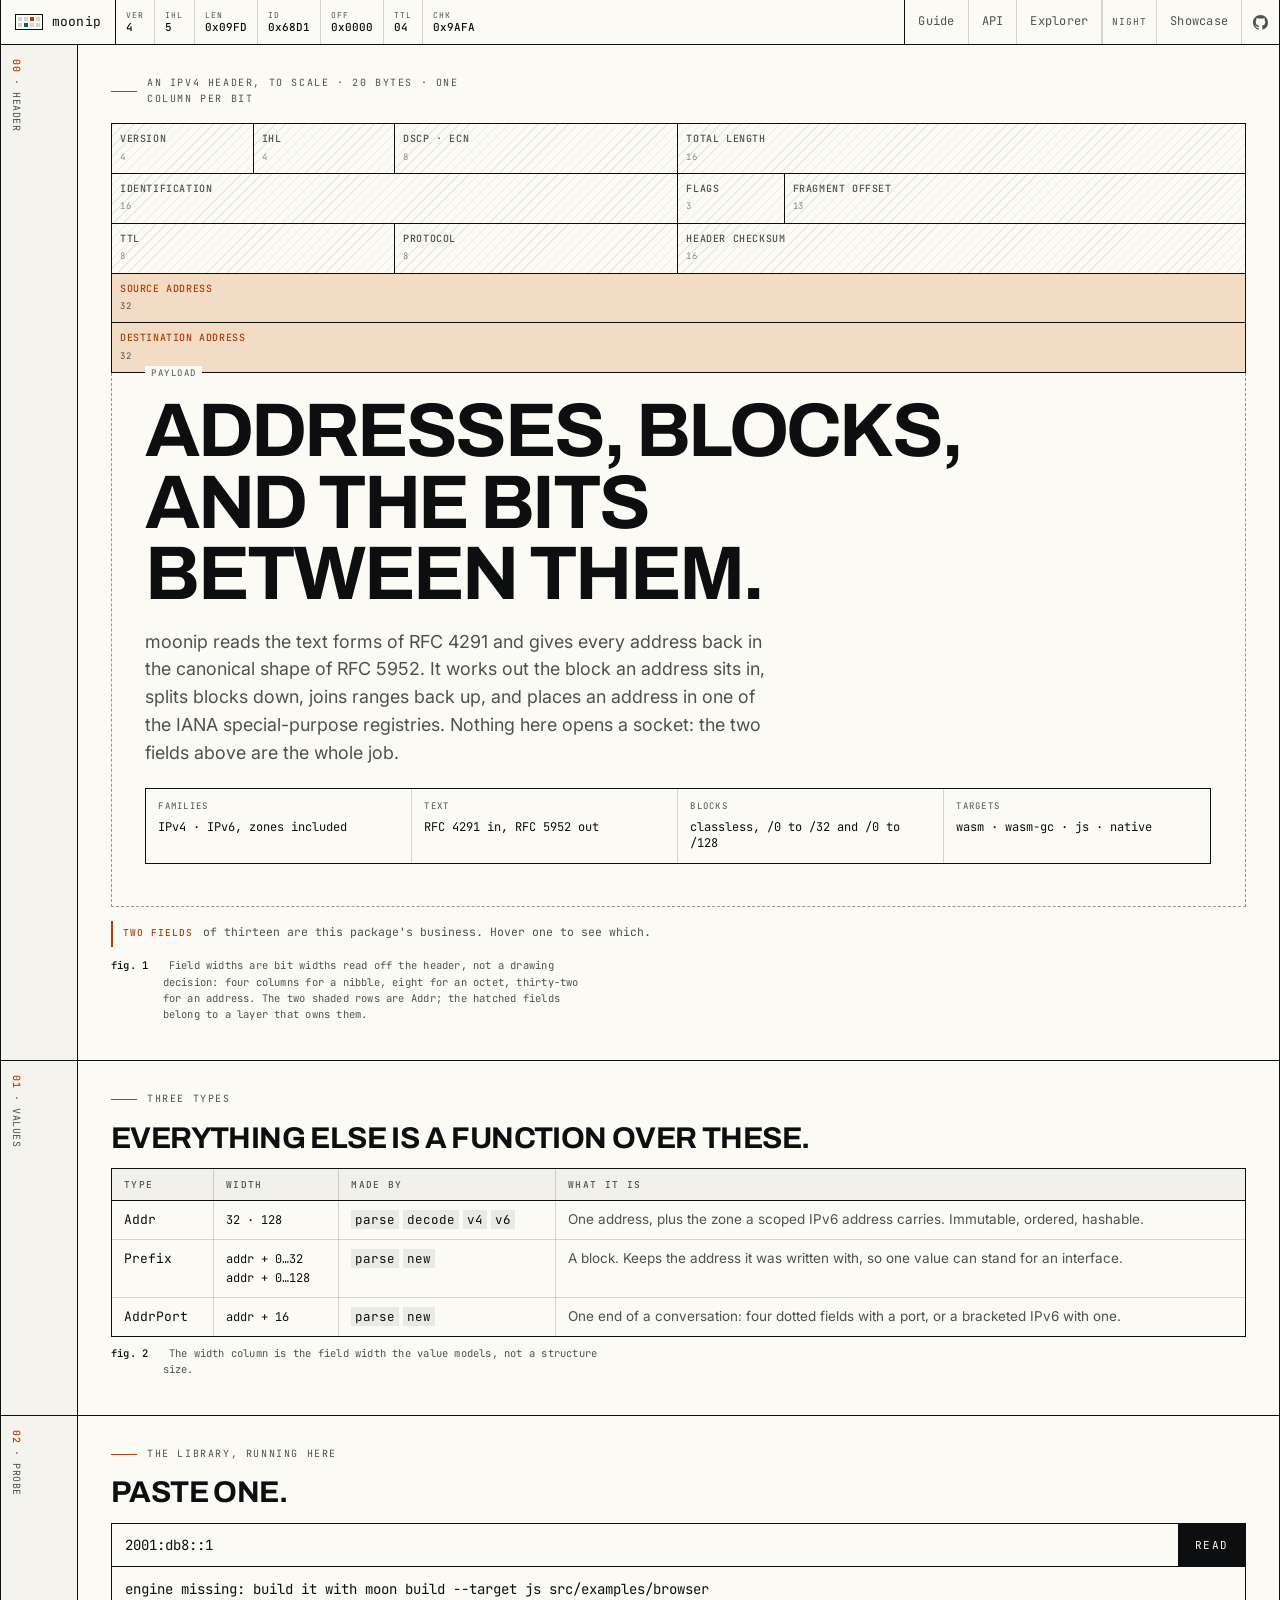
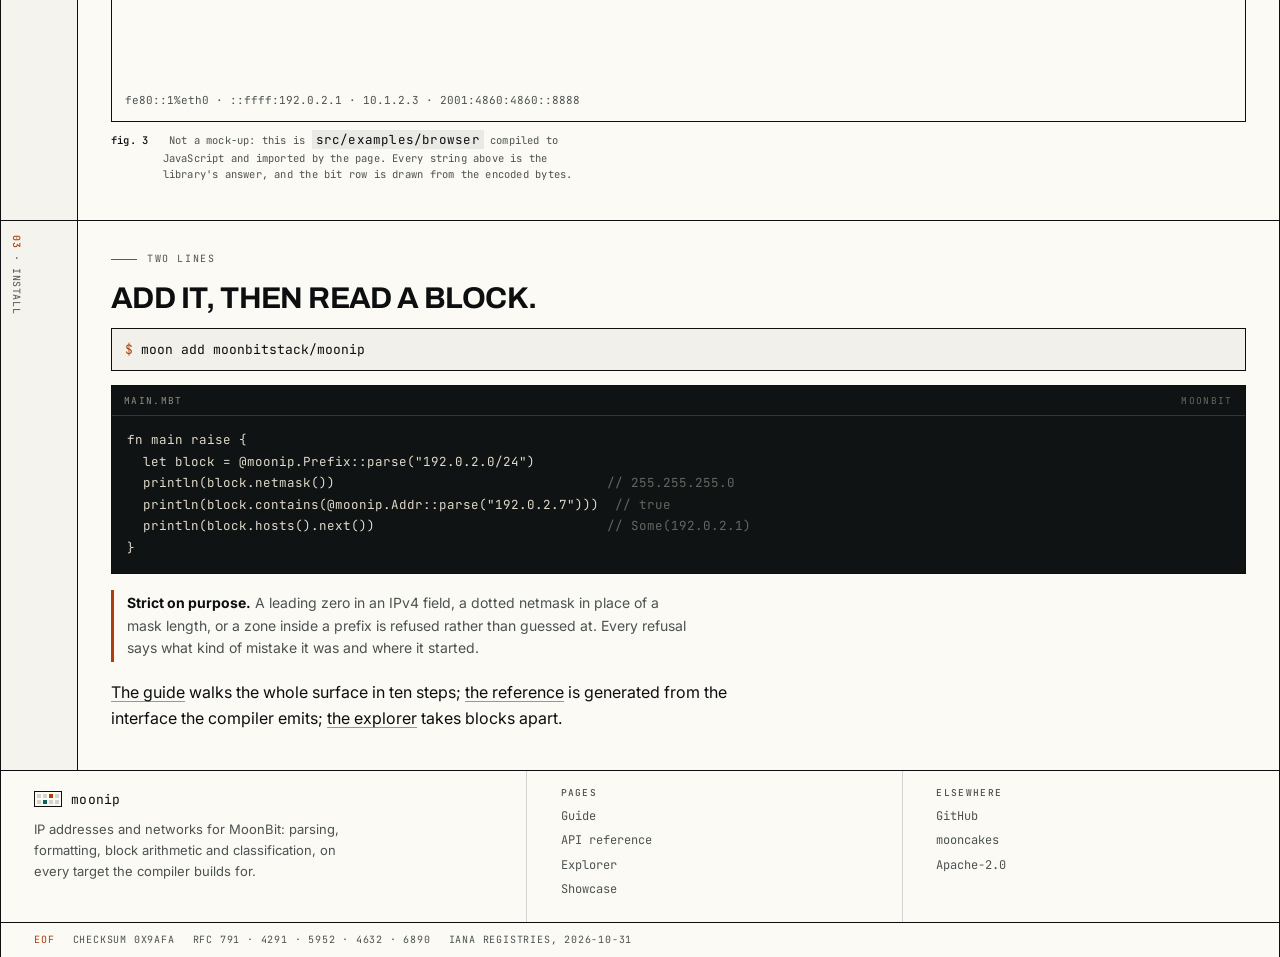
==== commit 49bcfd4f: "docs(moonip): a top tab at each margin, mirrored across the page. The control was a square in one co" ====
--- a/docs/index.html
+++ b/docs/index.html
@@ -238,11 +238,16 @@
   </div>
 </footer>
 
-<a class="totop" id="totop" href="#top" aria-label="Back to top" title="Back to top">
+<a class="totop left" href="#top" aria-label="Back to top" title="Back to top">
   <svg viewBox="0 0 16 16" aria-hidden="true"><path d="M8 12.6V4.2M4 8.2l4-4 4 4"/></svg>
   <span>top</span>
 </a>
 
+<a class="totop right" href="#top" aria-label="Back to top" title="Back to top">
+  <svg viewBox="0 0 16 16" aria-hidden="true"><path d="M8 12.6V4.2M4 8.2l4-4 4 4"/></svg>
+  <span>top</span>
+</a>
+
 <script type="module" src="./assets/site.js"></script>
 </body>
 </html>
--- a/docs/assets/site.css
+++ b/docs/assets/site.css
@@ -1699,79 +1699,117 @@
   }
 }
 
-/* ---------- back to the top ----------
-   The control is a field in the margin, not a floating pill: a square with a
-   chevron and the word under it. On a wide screen it lives in the empty gutter to
-   the left of the frame, halfway down; where there is no gutter it takes the
-   bottom-right corner. It appears when the page leaves the top, which is also when
-   the scrollbar appears, so the two arrive together. */
+/* ---------- back to the top, from either side ----------
+   Two thin tabs in the margins, halfway down, the way a drawing marks a field at
+   its edge. The word is set vertically and the pair mirrors across the frame: on
+   the right it runs downward with the tops of the letters facing right, on the
+   left it runs upward with the tops facing left. Each tab carries a chevron above
+   the word, pointing the way it takes you.
+
+   Where the margins are narrower than a tab there is no room for the pair: the
+   left tab goes and the right one folds into the corner square, which is also
+   what a phone gets. */
 
 .totop {
-  --tx: 8px;
-  --ty: 0px;
   position: fixed;
   z-index: 40;
-  right: 16px;
-  bottom: 16px;
-  width: 44px;
-  height: 44px;
+  top: 50%;
+  translate: 0 -50%;
+  width: 32px;
+  height: 152px;
   display: flex;
   flex-direction: column;
   align-items: center;
   justify-content: center;
-  gap: 2px;
+  gap: 12px;
   border: 1px solid var(--rule);
   background: var(--field);
-  color: var(--ink);
+  color: var(--ink-2);
   text-decoration: none;
-  font-family: var(--mono);
-  font-size: 8.5px;
-  line-height: 1;
-  letter-spacing: 0.12em;
-  text-transform: uppercase;
   opacity: 0;
-  transform: translate(var(--tx), var(--ty));
   pointer-events: none;
-  transition: opacity 160ms ease, transform 160ms ease, background 120ms ease,
-    color 120ms ease;
+  transition: opacity 160ms ease, background 120ms ease, color 120ms ease,
+    border-color 120ms ease;
+}
+
+/* Half the frame's width plus forty-eight pixels: the frame border, on either
+   side, less the fourteen-pixel gap the tab keeps from it. */
+.totop.left {
+  left: calc(50% - 688px);
+}
+
+.totop.right {
+  right: calc(50% - 688px);
 }
 
 .totop svg {
-  width: 14px;
-  height: 14px;
+  width: 12px;
+  height: 12px;
   display: block;
+  flex: none;
   fill: none;
   stroke: currentColor;
   stroke-width: 1.4;
 }
 
 .totop span {
-  font-size: 8px;
+  writing-mode: vertical-rl;
+  font-family: var(--mono);
+  font-size: 9px;
+  line-height: 1;
+  letter-spacing: 0.3em;
+  text-transform: uppercase;
+  white-space: nowrap;
+}
+
+/* On the left the letters keep their tops to the left, so the word reads upward:
+   the same strip, turned over. */
+.totop.left span {
+  rotate: 180deg;
 }
 
 .totop.on {
   opacity: 1;
-  --tx: 0px;
   pointer-events: auto;
 }
 
 .totop:hover,
 .totop:focus-visible {
   background: var(--ink);
+  border-color: var(--ink);
   color: var(--field);
   outline: 0;
 }
 
-@media (width >= 1440px) {
+@media (width < 1440px) {
   .totop {
-    --tx: -8px;
-    --ty: -50%;
-    right: auto;
-    bottom: auto;
-    top: 50%;
-    left: calc((100vw - 1280px) / 2 - 58px);
-    width: 40px;
-    height: 46px;
+    top: auto;
+    bottom: 16px;
+    translate: none;
+    width: 44px;
+    height: 44px;
+    gap: 2px;
+    color: var(--ink);
+  }
+
+  .totop.left {
+    display: none;
+  }
+
+  .totop.right {
+    right: 16px;
+  }
+
+  .totop span {
+    writing-mode: horizontal-tb;
+    rotate: none;
+    font-size: 8px;
+    letter-spacing: 0.12em;
+  }
+
+  .totop svg {
+    width: 14px;
+    height: 14px;
   }
 }
 
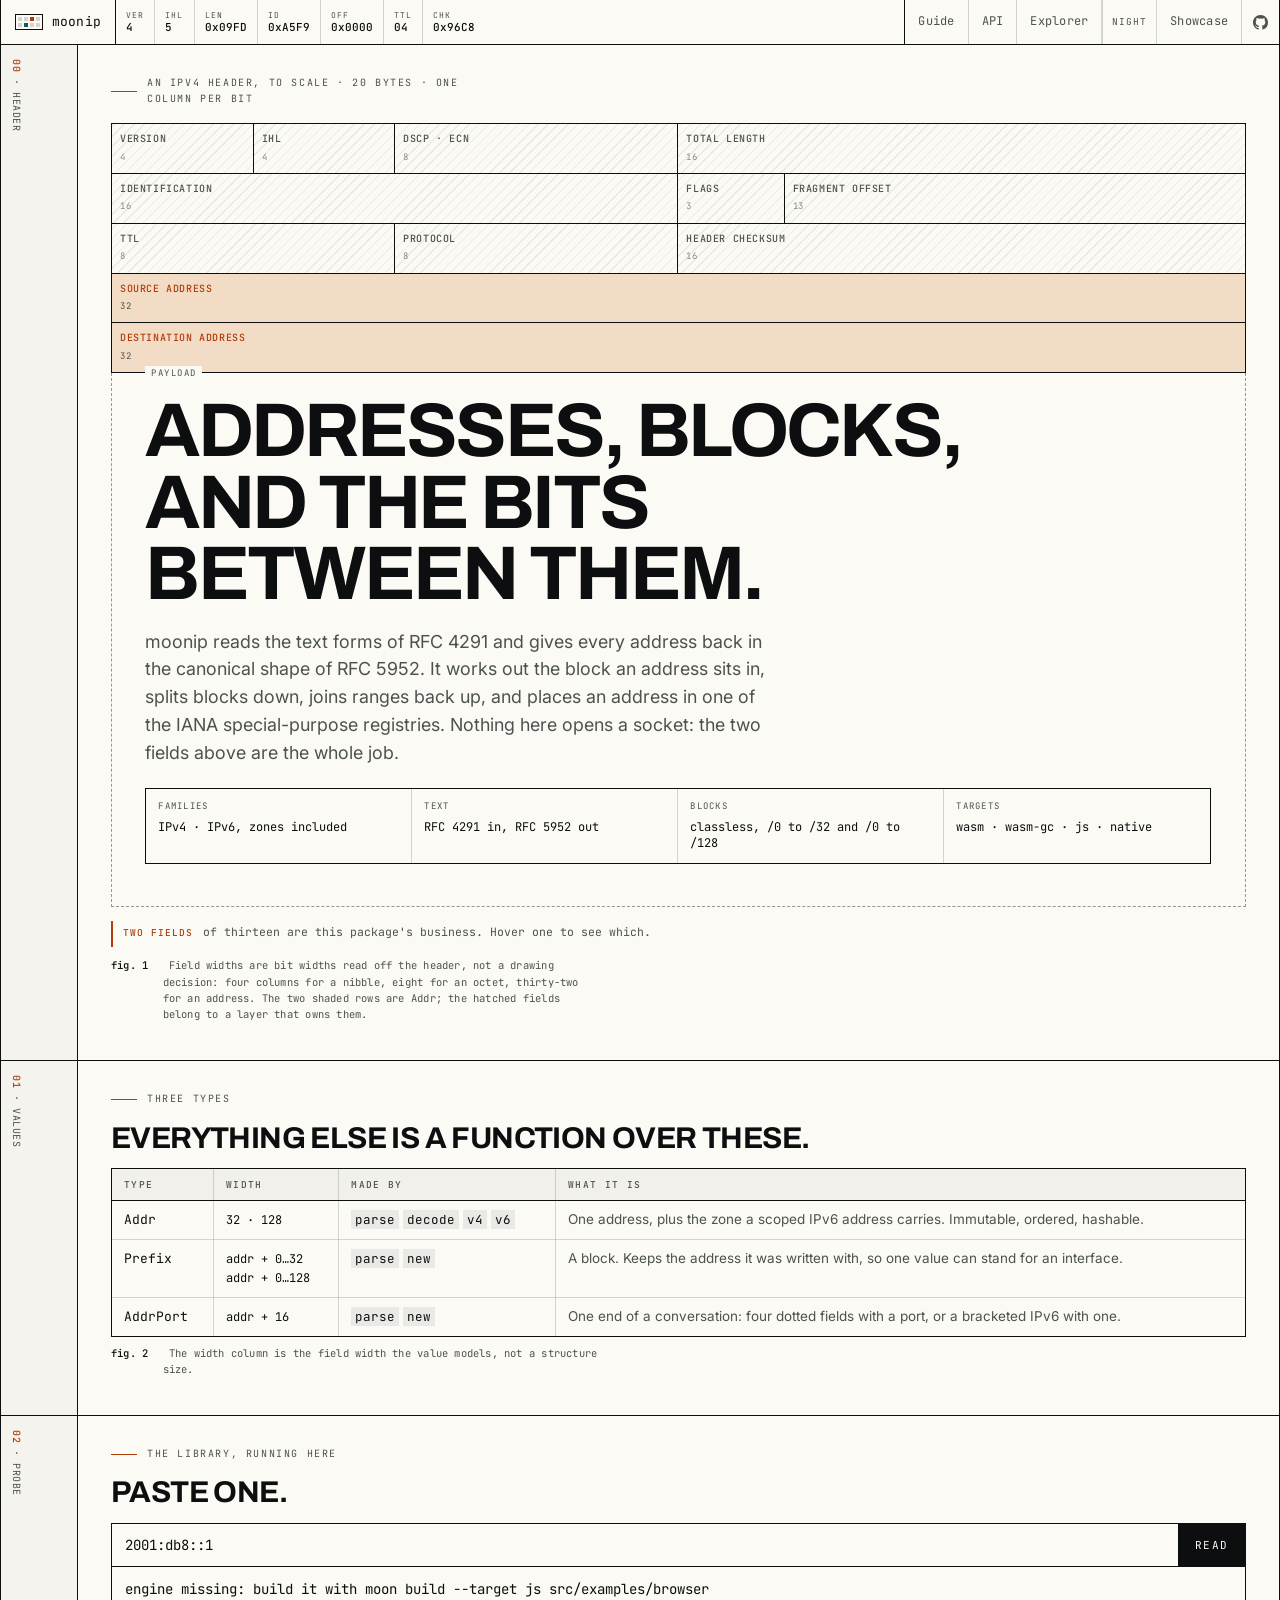
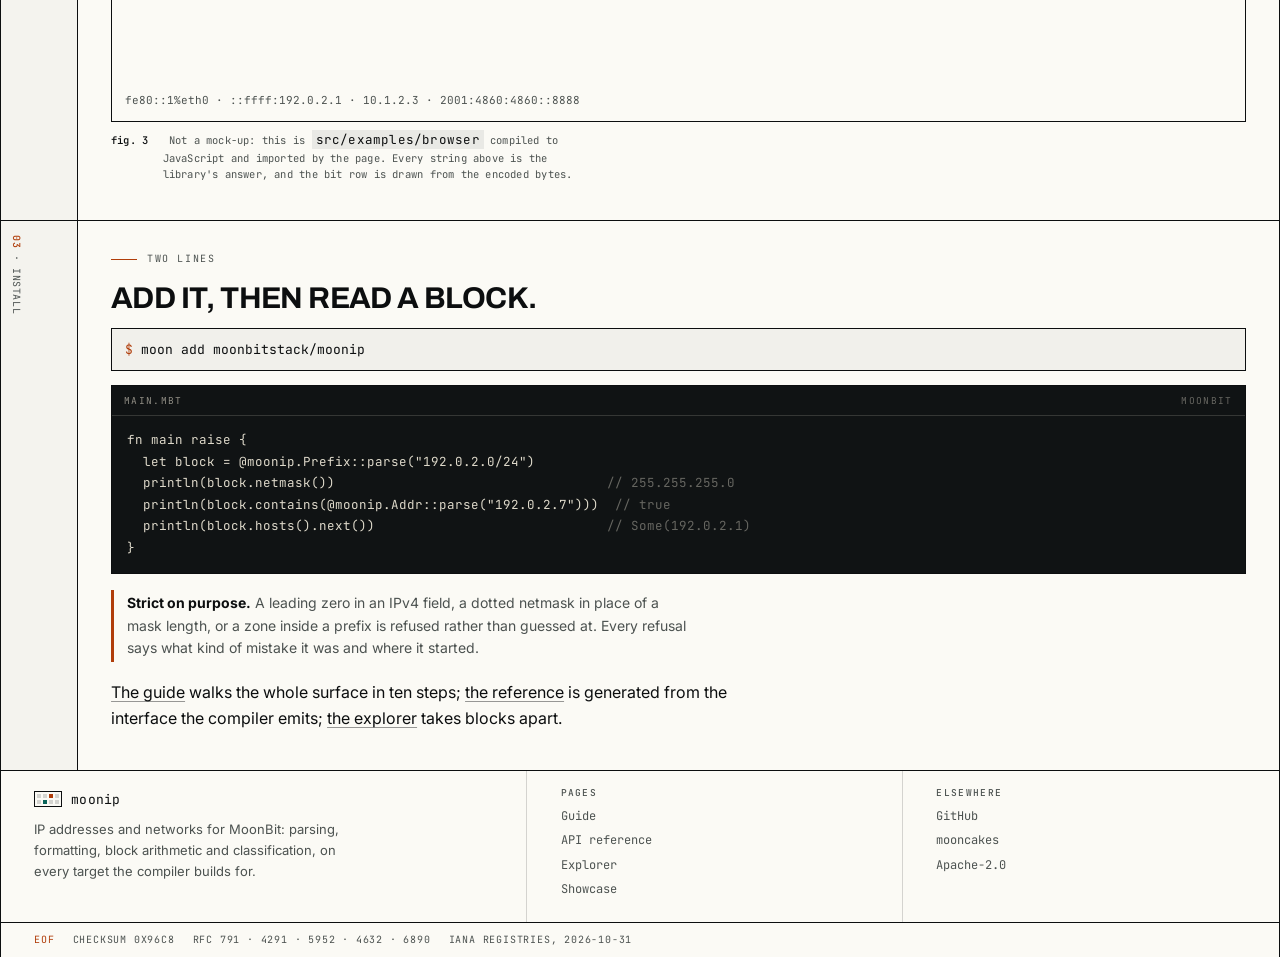
==== commit 272e5e9b: "docs(moonip): the top tabs are the word and nothing else. The chevron sat above the word on both sid" ====
--- a/docs/index.html
+++ b/docs/index.html
@@ -239,12 +239,10 @@
 </footer>
 
 <a class="totop left" href="#top" aria-label="Back to top" title="Back to top">
-  <svg viewBox="0 0 16 16" aria-hidden="true"><path d="M8 12.6V4.2M4 8.2l4-4 4 4"/></svg>
   <span>top</span>
 </a>
 
 <a class="totop right" href="#top" aria-label="Back to top" title="Back to top">
-  <svg viewBox="0 0 16 16" aria-hidden="true"><path d="M8 12.6V4.2M4 8.2l4-4 4 4"/></svg>
   <span>top</span>
 </a>
 
--- a/docs/assets/site.css
+++ b/docs/assets/site.css
@@ -1701,10 +1701,9 @@
 
 /* ---------- back to the top, from either side ----------
    Two thin tabs in the margins, halfway down, the way a drawing marks a field at
-   its edge. The word is set vertically and the pair mirrors across the frame: on
-   the right it runs downward with the tops of the letters facing right, on the
-   left it runs upward with the tops facing left. Each tab carries a chevron above
-   the word, pointing the way it takes you.
+   its edge. Nothing but the word, set vertically, and the pair mirrors across the
+   frame: on the right it runs downward with the tops of the letters facing right,
+   on the left it runs upward with the tops facing left.
 
    Where the margins are narrower than a tab there is no room for the pair: the
    left tab goes and the right one folds into the corner square, which is also
@@ -1721,7 +1720,6 @@
   flex-direction: column;
   align-items: center;
   justify-content: center;
-  gap: 12px;
   border: 1px solid var(--rule);
   background: var(--field);
   color: var(--ink-2);
@@ -1740,16 +1738,6 @@
 
 .totop.right {
   right: calc(50% - 688px);
-}
-
-.totop svg {
-  width: 12px;
-  height: 12px;
-  display: block;
-  flex: none;
-  fill: none;
-  stroke: currentColor;
-  stroke-width: 1.4;
 }
 
 .totop span {
@@ -1788,7 +1776,6 @@
     translate: none;
     width: 44px;
     height: 44px;
-    gap: 2px;
     color: var(--ink);
   }
 
@@ -1805,11 +1792,6 @@
     rotate: none;
     font-size: 8px;
     letter-spacing: 0.12em;
-  }
-
-  .totop svg {
-    width: 14px;
-    height: 14px;
   }
 }
 
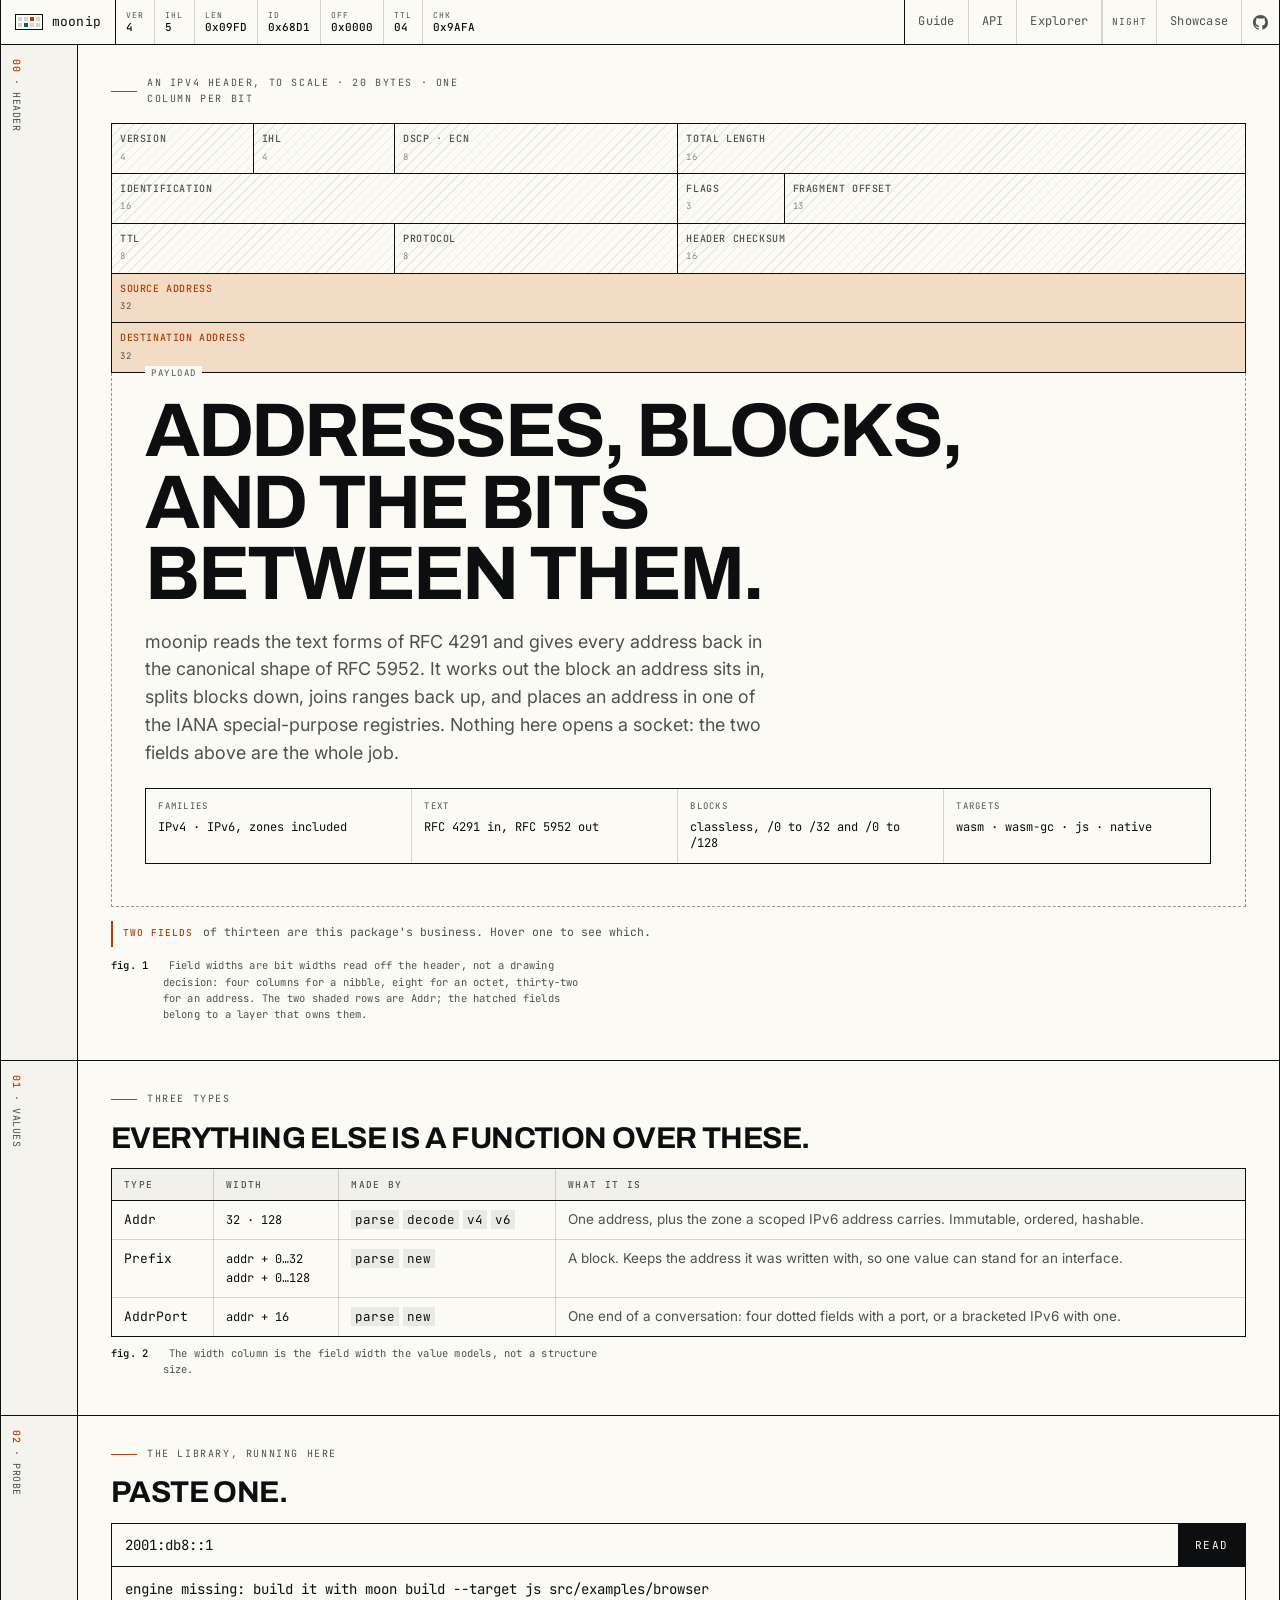
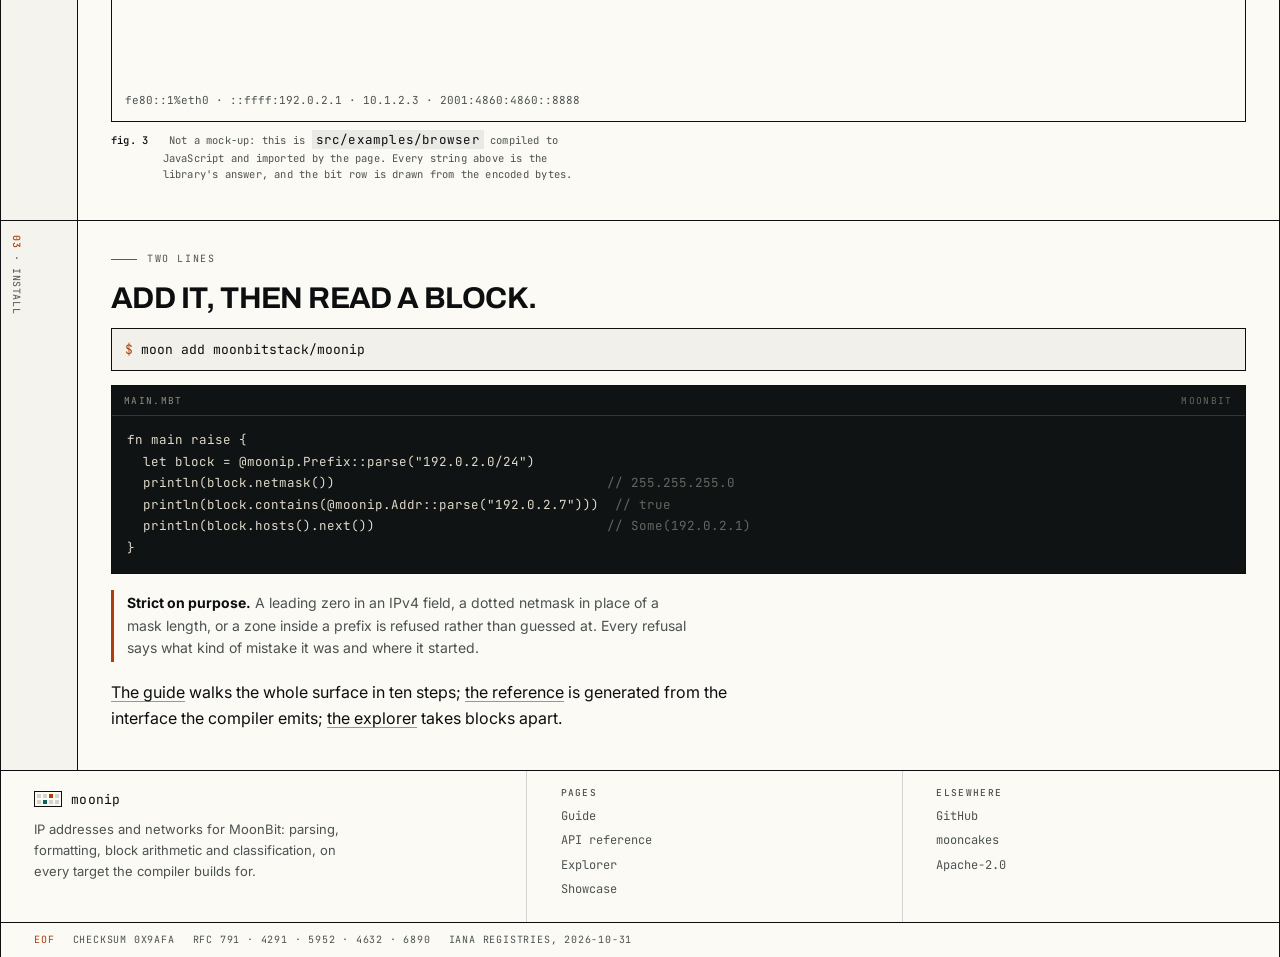
==== commit 281767f4: "docs(moonip): the theme choice lasts for the visit, not for the browser. A reader who opened the sit" ====
--- a/docs/index.html
+++ b/docs/index.html
@@ -11,7 +11,7 @@
 <link rel="preconnect" href="https://fonts.googleapis.com">
 <link rel="preconnect" href="https://fonts.gstatic.com" crossorigin>
 <link rel="stylesheet" href="https://fonts.googleapis.com/css2?family=Archivo:wght@600;700&family=Inter:wght@400;500;600&family=JetBrains+Mono:wght@400;500&display=swap">
-<script>try{var t=localStorage.getItem("moonip.theme");if(t==="light"||t==="dark")document.documentElement.dataset.theme=t;}catch(e){}</script>
+<script>try{var t=sessionStorage.getItem("moonip.theme");if(t==="light"||t==="dark")document.documentElement.dataset.theme=t;}catch(e){}</script>
 <link rel="stylesheet" href="./assets/site.css">
 <script type="module" src="./assets/scrollbar.js"></script>
 </head>
@@ -81,7 +81,7 @@
         </div>
         <div class="hmap-row">
           <a class="hmap-f ours" style="--w:32" href="./api.html#addr"
-             data-what="source address" data-why="Addr: parse, decode, encode, the eight predicates, next and prev."><b>source address</b><i>32</i></a>
+             data-what="source address" data-why="Addr: parse, decode, encode, the ten predicates, next and prev."><b>source address</b><i>32</i></a>
         </div>
         <div class="hmap-row">
           <a class="hmap-f ours" style="--w:32" href="./api.html#prefix"
